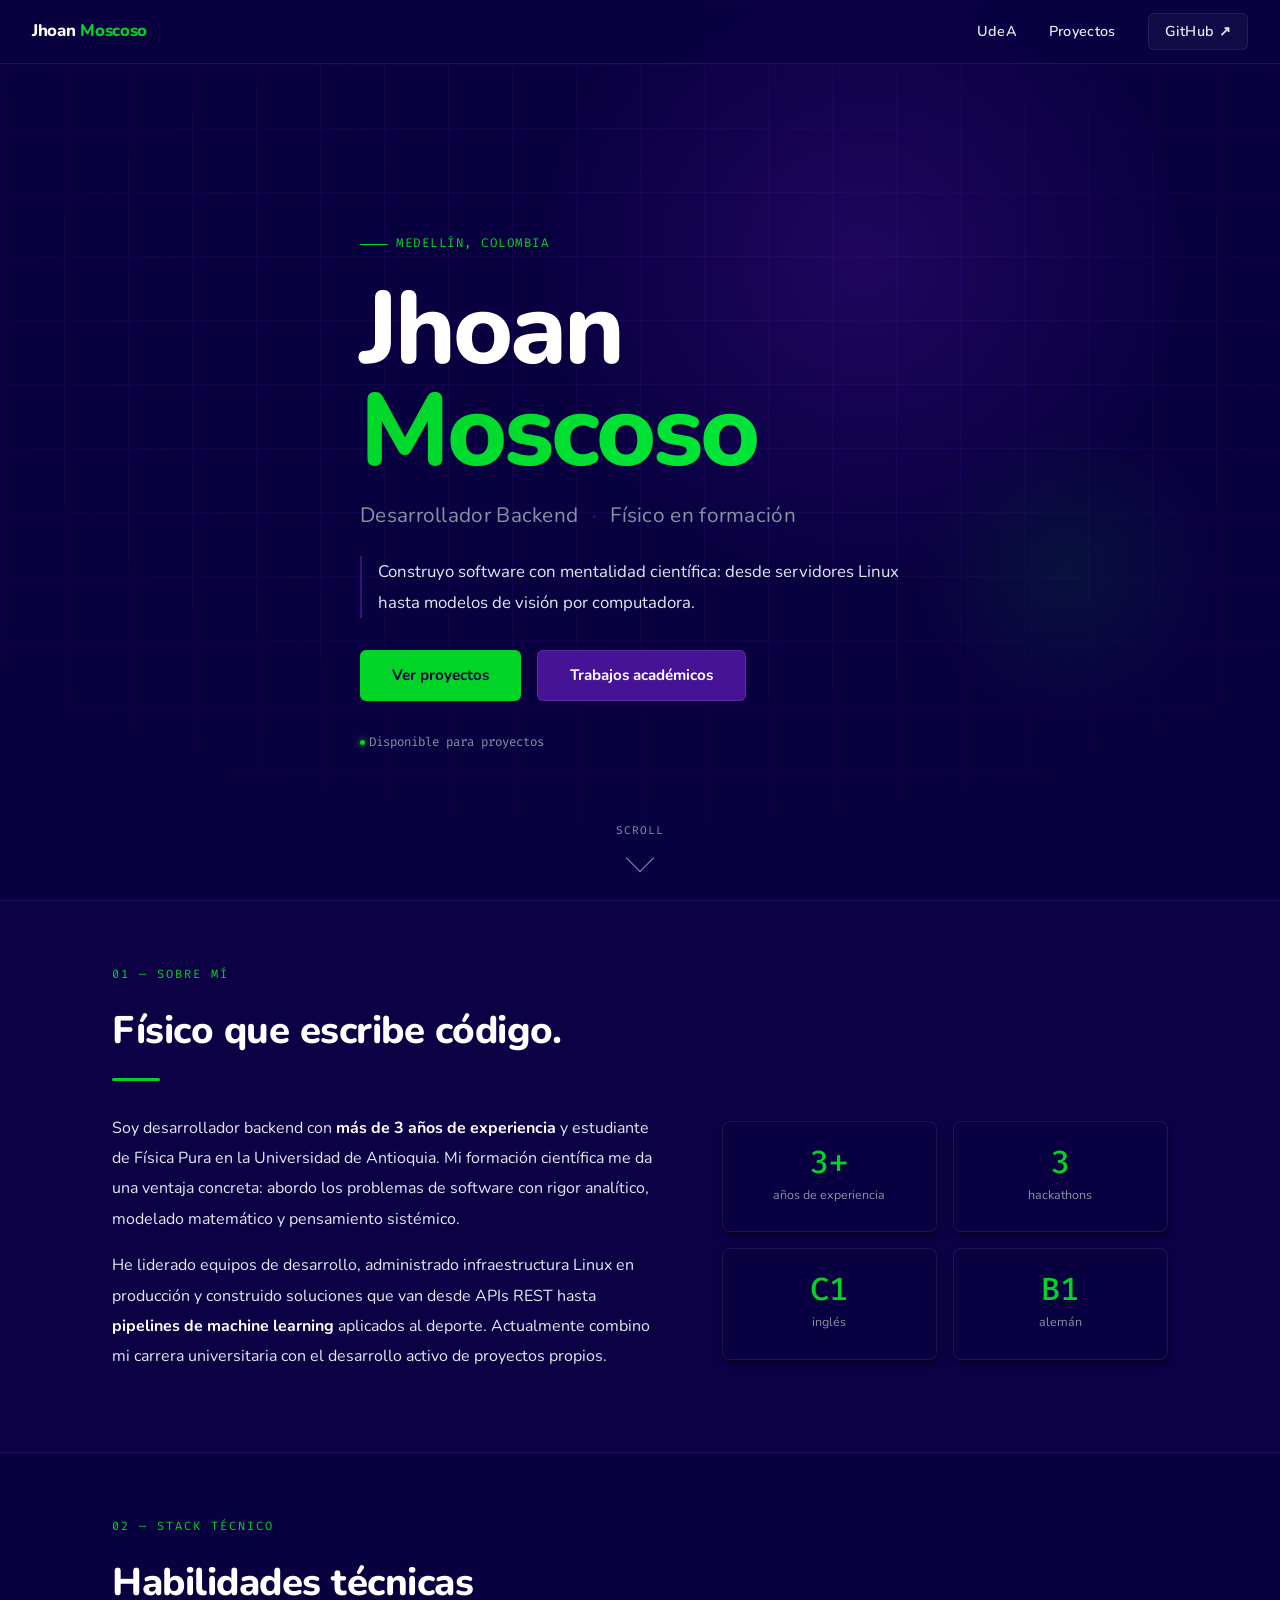
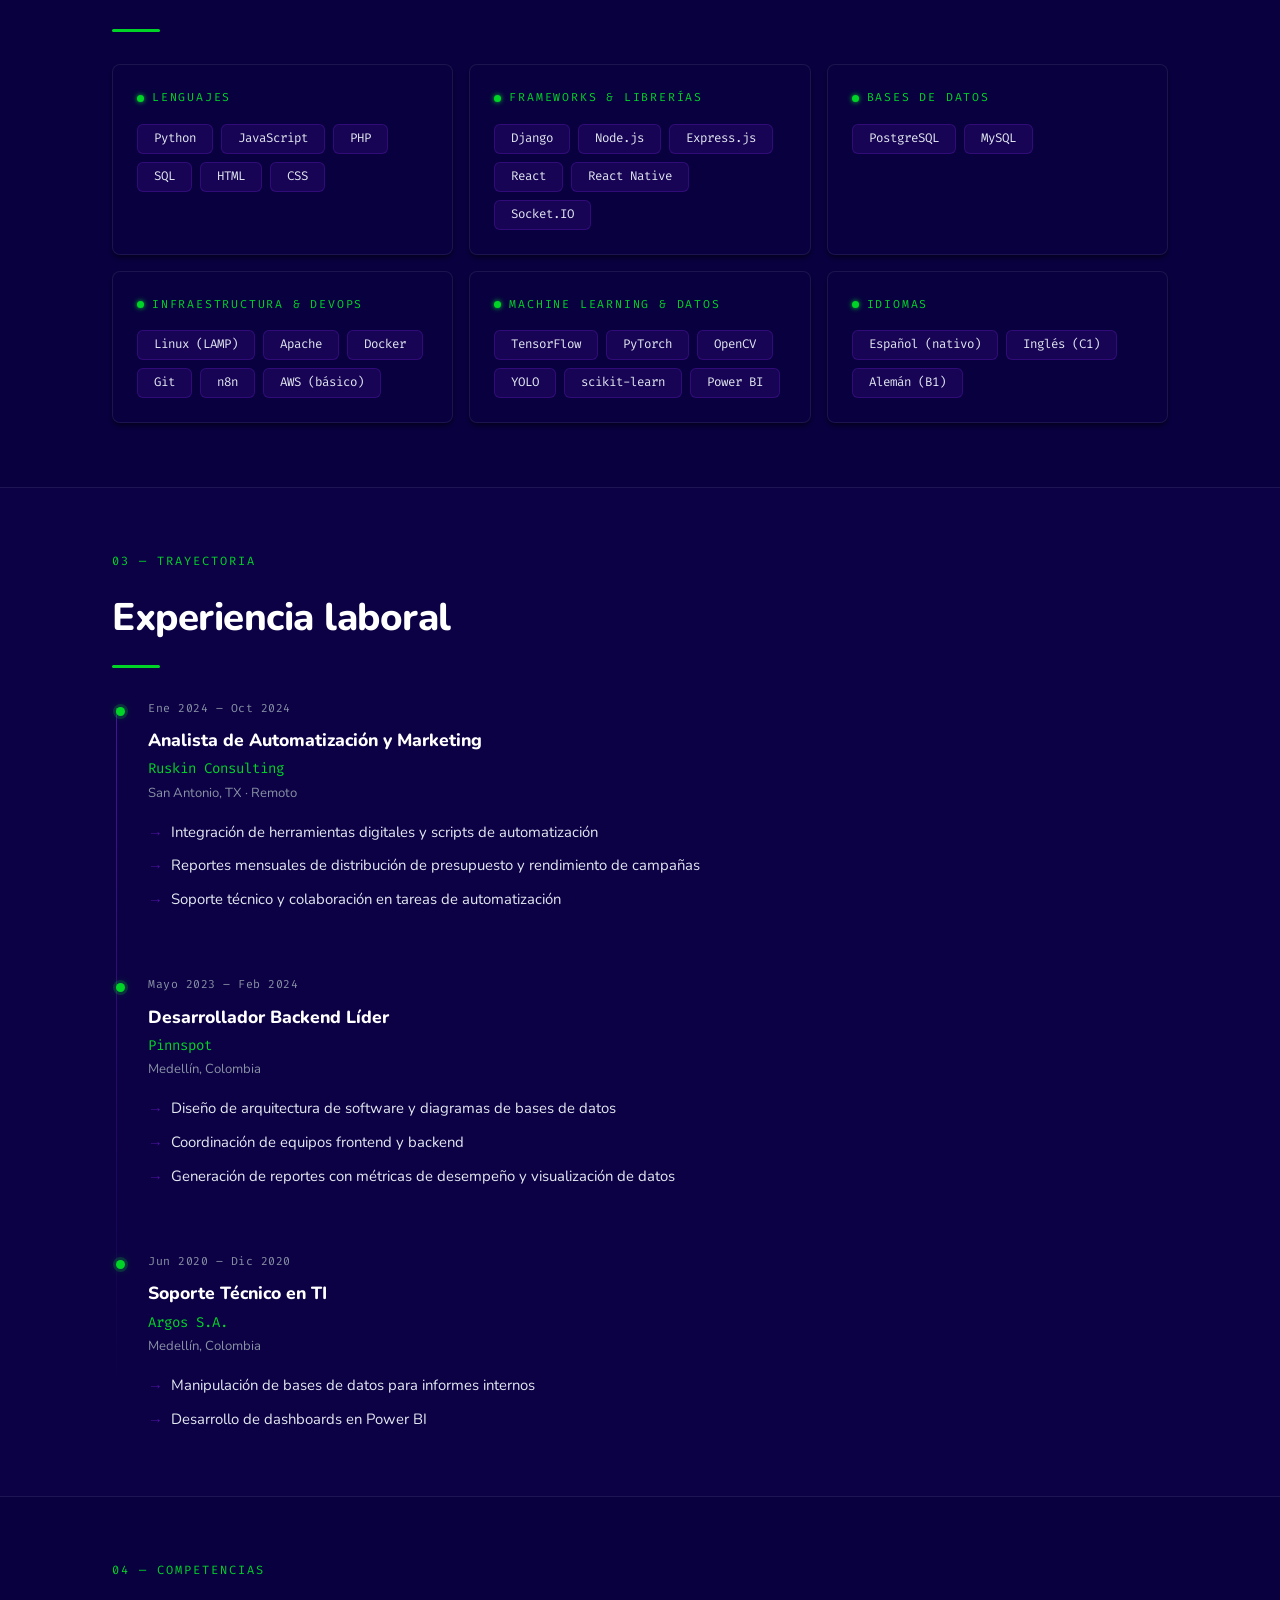
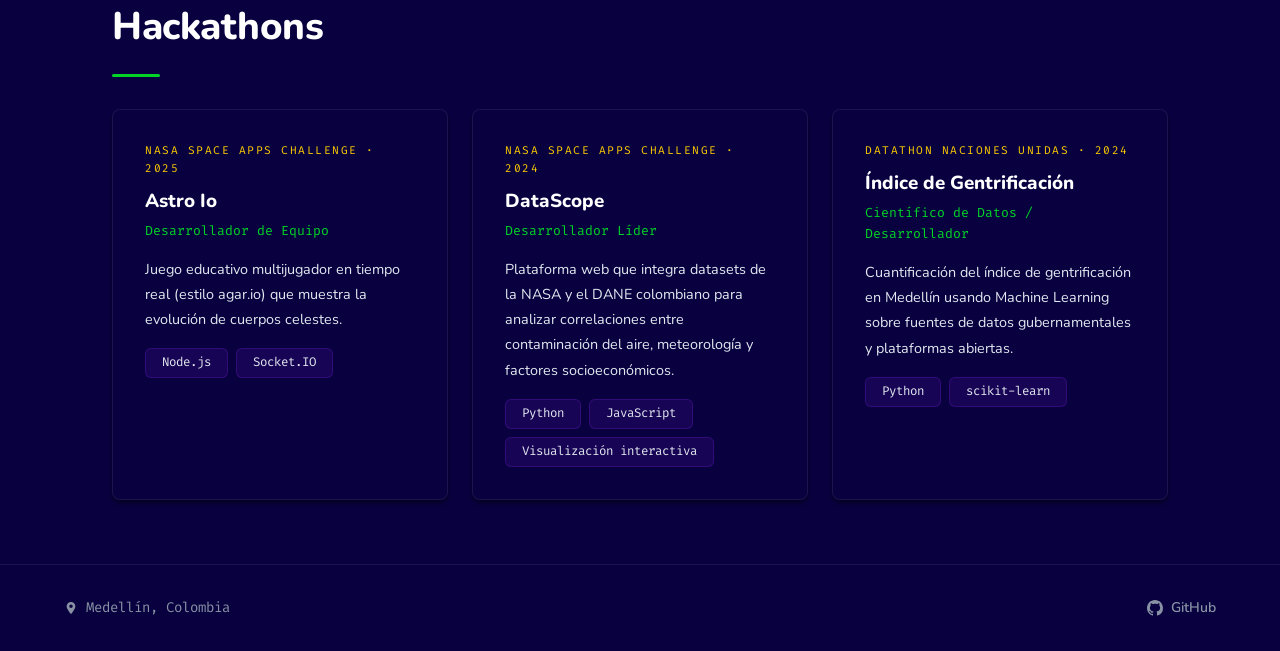
==== index.html @ 715d8338 "Initial commit" ====
<!DOCTYPE html>
<html lang="es">
<head>
  <meta charset="UTF-8">
  <meta name="viewport" content="width=device-width, initial-scale=1.0">
  <meta name="description" content="Jhoan Moscoso — Desarrollador Backend y Físico en formación. Medellín, Colombia.">
  <title>Jhoan Moscoso — Desarrollador Backend & Físico</title>
  <link rel="preconnect" href="https://fonts.googleapis.com">
  <link rel="preconnect" href="https://fonts.gstatic.com" crossorigin>
  <link href="https://fonts.googleapis.com/css2?family=Nunito:wght@400;600;700;800&family=Fira+Code:wght@400;500&display=swap" rel="stylesheet">
  <link rel="stylesheet" href="assets/css/main.css">
  <link rel="stylesheet" href="assets/css/index.css">
</head>
<body>

<!-- ═══════════ NAV ═══════════ -->
<nav class="nav">
  <a href="index.html" class="nav-logo">Jhoan <span>Moscoso</span></a>
  <ul class="nav-links">
    <li><a href="udea/index.html">UdeA</a></li>
    <li><a href="proyectos/index.html">Proyectos</a></li>
    <li>
      <a href="https://github.com/ginkgo-dev" target="_blank" rel="noopener noreferrer" class="nav-ext">
        GitHub ↗
      </a>
    </li>
  </ul>
</nav>

<!-- ═══════════ HERO ═══════════ -->
<section class="hero" id="inicio">
  <div class="hero-glow" aria-hidden="true"></div>
  <div class="hero-glow-accent" aria-hidden="true"></div>

  <div class="container">
    <div class="hero-content">
      <span class="hero-eyebrow">Medellín, Colombia</span>

      <h1 class="hero-name">
        Jhoan<br>
        <span class="name-accent">Moscoso</span>
      </h1>

      <p class="hero-title">
        Desarrollador Backend
        <span class="sep">·</span>
        Físico en formación
      </p>

      <p class="hero-tagline">
        Construyo software con mentalidad científica: desde servidores Linux
        hasta modelos de visión por computadora.
      </p>

      <div class="hero-actions">
        <a href="proyectos/index.html" class="btn btn-primary">Ver proyectos</a>
        <a href="udea/index.html" class="btn btn-secondary">Trabajos académicos</a>
      </div>

      <div class="hero-meta">
        <span class="hero-meta-item">
          <span class="hero-meta-dot" aria-hidden="true"></span>
          Disponible para proyectos
        </span>
      </div>
    </div>
  </div>

  <div class="scroll-indicator" aria-hidden="true">
    <span>scroll</span>
    <span class="scroll-arrow"></span>
  </div>
</section>


<!-- ═══════════ SOBRE MÍ ═══════════ -->
<section class="about section" id="sobre-mi">
  <div class="container">
    <p class="section-label">01 — Sobre mí</p>
    <h2 class="section-title">Físico que escribe código.</h2>
    <div class="section-divider"></div>

    <div class="about-grid">
      <div class="about-text">
        <p class="fade-in-up">
          Soy desarrollador backend con <strong>más de 3 años de experiencia</strong> y estudiante de
          Física Pura en la Universidad de Antioquia. Mi formación científica me da
          una ventaja concreta: abordo los problemas de software con rigor analítico,
          modelado matemático y pensamiento sistémico.
        </p>
        <p class="fade-in-up">
          He liderado equipos de desarrollo, administrado infraestructura Linux en
          producción y construido soluciones que van desde APIs REST hasta
          <strong>pipelines de machine learning</strong> aplicados al deporte. Actualmente combino
          mi carrera universitaria con el desarrollo activo de proyectos propios.
        </p>
      </div>

      <div class="about-stats">
        <div class="stat-card fade-in-up">
          <span class="stat-number">3+</span>
          <span class="stat-label">años de experiencia</span>
        </div>
        <div class="stat-card fade-in-up">
          <span class="stat-number">3</span>
          <span class="stat-label">hackathons</span>
        </div>
        <div class="stat-card fade-in-up">
          <span class="stat-number">C1</span>
          <span class="stat-label">inglés</span>
        </div>
        <div class="stat-card fade-in-up">
          <span class="stat-number">B1</span>
          <span class="stat-label">alemán</span>
        </div>
      </div>
    </div>
  </div>
</section>


<!-- ═══════════ HABILIDADES ═══════════ -->
<section class="section" id="habilidades">
  <div class="container">
    <p class="section-label">02 — Stack técnico</p>
    <h2 class="section-title">Habilidades técnicas</h2>
    <div class="section-divider"></div>

    <div class="skills-grid">
      <div class="skill-group fade-in-up">
        <div class="skill-group-label">Lenguajes</div>
        <div class="tags-list">
          <span class="tag">Python</span>
          <span class="tag">JavaScript</span>
          <span class="tag">PHP</span>
          <span class="tag">SQL</span>
          <span class="tag">HTML</span>
          <span class="tag">CSS</span>
        </div>
      </div>

      <div class="skill-group fade-in-up">
        <div class="skill-group-label">Frameworks &amp; Librerías</div>
        <div class="tags-list">
          <span class="tag">Django</span>
          <span class="tag">Node.js</span>
          <span class="tag">Express.js</span>
          <span class="tag">React</span>
          <span class="tag">React Native</span>
          <span class="tag">Socket.IO</span>
        </div>
      </div>

      <div class="skill-group fade-in-up">
        <div class="skill-group-label">Bases de Datos</div>
        <div class="tags-list">
          <span class="tag">PostgreSQL</span>
          <span class="tag">MySQL</span>
        </div>
      </div>

      <div class="skill-group fade-in-up">
        <div class="skill-group-label">Infraestructura &amp; DevOps</div>
        <div class="tags-list">
          <span class="tag">Linux (LAMP)</span>
          <span class="tag">Apache</span>
          <span class="tag">Docker</span>
          <span class="tag">Git</span>
          <span class="tag">n8n</span>
          <span class="tag">AWS (básico)</span>
        </div>
      </div>

      <div class="skill-group fade-in-up">
        <div class="skill-group-label">Machine Learning &amp; Datos</div>
        <div class="tags-list">
          <span class="tag">TensorFlow</span>
          <span class="tag">PyTorch</span>
          <span class="tag">OpenCV</span>
          <span class="tag">YOLO</span>
          <span class="tag">scikit-learn</span>
          <span class="tag">Power BI</span>
        </div>
      </div>

      <div class="skill-group fade-in-up">
        <div class="skill-group-label">Idiomas</div>
        <div class="tags-list">
          <span class="tag">Español (nativo)</span>
          <span class="tag">Inglés (C1)</span>
          <span class="tag">Alemán (B1)</span>
        </div>
      </div>
    </div>
  </div>
</section>


<!-- ═══════════ EXPERIENCIA ═══════════ -->
<section class="experience section" id="experiencia">
  <div class="container">
    <p class="section-label">03 — Trayectoria</p>
    <h2 class="section-title">Experiencia laboral</h2>
    <div class="section-divider"></div>

    <div class="timeline">

      <div class="timeline-item fade-in-up">
        <div class="timeline-dot" aria-hidden="true"></div>
        <div class="timeline-period">Ene 2024 – Oct 2024</div>
        <div class="timeline-role">Analista de Automatización y Marketing</div>
        <div class="timeline-company">Ruskin Consulting</div>
        <div class="timeline-location">San Antonio, TX · Remoto</div>
        <div class="timeline-body">
          <ul>
            <li>Integración de herramientas digitales y scripts de automatización</li>
            <li>Reportes mensuales de distribución de presupuesto y rendimiento de campañas</li>
            <li>Soporte técnico y colaboración en tareas de automatización</li>
          </ul>
        </div>
      </div>

      <div class="timeline-item fade-in-up">
        <div class="timeline-dot" aria-hidden="true"></div>
        <div class="timeline-period">Mayo 2023 – Feb 2024</div>
        <div class="timeline-role">Desarrollador Backend Líder</div>
        <div class="timeline-company">Pinnspot</div>
        <div class="timeline-location">Medellín, Colombia</div>
        <div class="timeline-body">
          <ul>
            <li>Diseño de arquitectura de software y diagramas de bases de datos</li>
            <li>Coordinación de equipos frontend y backend</li>
            <li>Generación de reportes con métricas de desempeño y visualización de datos</li>
          </ul>
        </div>
      </div>

      <div class="timeline-item fade-in-up">
        <div class="timeline-dot" aria-hidden="true"></div>
        <div class="timeline-period">Jun 2020 – Dic 2020</div>
        <div class="timeline-role">Soporte Técnico en TI</div>
        <div class="timeline-company">Argos S.A.</div>
        <div class="timeline-location">Medellín, Colombia</div>
        <div class="timeline-body">
          <ul>
            <li>Manipulación de bases de datos para informes internos</li>
            <li>Desarrollo de dashboards en Power BI</li>
          </ul>
        </div>
      </div>

    </div>
  </div>
</section>


<!-- ═══════════ HACKATHONS ═══════════ -->
<section class="section" id="hackathons">
  <div class="container">
    <p class="section-label">04 — Competencias</p>
    <h2 class="section-title">Hackathons</h2>
    <div class="section-divider"></div>

    <div class="hackathons-grid">

      <article class="hackathon-card fade-in-up">
        <div class="hackathon-event">NASA Space Apps Challenge · 2025</div>
        <h3 class="hackathon-title">Astro Io</h3>
        <div class="hackathon-role">Desarrollador de Equipo</div>
        <p class="hackathon-desc">
          Juego educativo multijugador en tiempo real (estilo agar.io) que muestra
          la evolución de cuerpos celestes.
        </p>
        <div class="hackathon-stack">
          <span class="tag">Node.js</span>
          <span class="tag">Socket.IO</span>
        </div>
      </article>

      <article class="hackathon-card fade-in-up">
        <div class="hackathon-event">NASA Space Apps Challenge · 2024</div>
        <h3 class="hackathon-title">DataScope</h3>
        <div class="hackathon-role">Desarrollador Líder</div>
        <p class="hackathon-desc">
          Plataforma web que integra datasets de la NASA y el DANE colombiano para
          analizar correlaciones entre contaminación del aire, meteorología y factores
          socioeconómicos.
        </p>
        <div class="hackathon-stack">
          <span class="tag">Python</span>
          <span class="tag">JavaScript</span>
          <span class="tag">Visualización interactiva</span>
        </div>
      </article>

      <article class="hackathon-card fade-in-up">
        <div class="hackathon-event">Datathon Naciones Unidas · 2024</div>
        <h3 class="hackathon-title">Índice de Gentrificación</h3>
        <div class="hackathon-role">Científico de Datos / Desarrollador</div>
        <p class="hackathon-desc">
          Cuantificación del índice de gentrificación en Medellín usando Machine
          Learning sobre fuentes de datos gubernamentales y plataformas abiertas.
        </p>
        <div class="hackathon-stack">
          <span class="tag">Python</span>
          <span class="tag">scikit-learn</span>
        </div>
      </article>

    </div>
  </div>
</section>


<!-- ═══════════ FOOTER ═══════════ -->
<footer class="footer">
  <div class="footer-location">
    <svg viewBox="0 0 16 16" fill="currentColor" aria-hidden="true">
      <path d="M8 1a5 5 0 0 0-5 5c0 3.5 5 9 5 9s5-5.5 5-9a5 5 0 0 0-5-5zm0 7a2 2 0 1 1 0-4 2 2 0 0 1 0 4z"/>
    </svg>
    <span>Medellín, Colombia</span>
  </div>
  <div class="footer-links">
    <a href="https://github.com/ginkgo-dev" target="_blank" rel="noopener noreferrer">
      <svg viewBox="0 0 16 16" fill="currentColor" aria-hidden="true">
        <path d="M8 0C3.58 0 0 3.58 0 8c0 3.54 2.29 6.53 5.47 7.59.4.07.55-.17.55-.38 0-.19-.01-.82-.01-1.49-2.01.37-2.53-.49-2.69-.94-.09-.23-.48-.94-.82-1.13-.28-.15-.68-.52-.01-.53.63-.01 1.08.58 1.23.82.72 1.21 1.87.87 2.33.66.07-.52.28-.87.51-1.07-1.78-.2-3.64-.89-3.64-3.95 0-.87.31-1.59.82-2.15-.08-.2-.36-1.02.08-2.12 0 0 .67-.21 2.2.82.64-.18 1.32-.27 2-.27.68 0 1.36.09 2 .27 1.53-1.04 2.2-.82 2.2-.82.44 1.1.16 1.92.08 2.12.51.56.82 1.27.82 2.15 0 3.07-1.87 3.75-3.65 3.95.29.25.54.73.54 1.48 0 1.07-.01 1.93-.01 2.2 0 .21.15.46.55.38A8.013 8.013 0 0 0 16 8c0-4.42-3.58-8-8-8z"/>
      </svg>
      GitHub
    </a>
  </div>
</footer>

<script src="assets/js/nav.js"></script>
</body>
</html>
---- assets/css/main.css ----
/* ============================================================
   GLOBAL — variables, reset, nav, footer, shared utilities
============================================================ */

@import url('https://fonts.googleapis.com/css2?family=Nunito:wght@400;600;700;800&family=Fira+Code:wght@400;500&display=swap');

/* ── Reset ── */
*, *::before, *::after {
  box-sizing: border-box;
  margin: 0;
  padding: 0;
}

/* ── Design tokens ── */
:root {
  --deep-twilight:  #090040;
  --indigo:         #471396;
  --lime-green:     #00d527;
  --amber:          #ffcc00;
  --white:          #ffffff;
  --light-gray:     #e2e8f0;
  --dim:            #8892a4;

  --glass-bg:       rgba(9, 0, 64, 0.60);
  --glass-border:   rgba(255, 255, 255, 0.08);

  --font-primary:   'Nunito', sans-serif;
  --font-mono:      'Fira Code', monospace;

  --space-xs:  4px;
  --space-s:   8px;
  --space-m:  16px;
  --space-l:  24px;
  --space-xl: 32px;
  --space-xxl:64px;

  --r-sm: 6px;
  --r-md: 8px;

  --shadow-1: 0 4px 6px -1px rgba(0,0,0,.40), 0 2px 4px -1px rgba(0,0,0,.30);
  --shadow-2: 0 10px 15px -3px rgba(0,0,0,.60), 0 4px 6px -2px rgba(0,0,0,.40);
}

/* ── Base ── */
html { scroll-behavior: smooth; }

body {
  background-color: var(--deep-twilight);
  color: var(--light-gray);
  font-family: var(--font-primary);
  font-size: 16px;
  line-height: 1.6;
  min-height: 100vh;
  overflow-x: hidden;
}

/* ── Navigation ── */
.nav {
  position: fixed;
  top: 0;
  left: 0;
  right: 0;
  z-index: 200;
  height: 64px;
  display: flex;
  align-items: center;
  justify-content: space-between;
  padding: 0 var(--space-xl);
  background: var(--glass-bg);
  backdrop-filter: blur(16px);
  -webkit-backdrop-filter: blur(16px);
  border-bottom: 1px solid var(--glass-border);
  transition: background 0.3s;
}

.nav-logo {
  font-family: var(--font-primary);
  font-weight: 800;
  font-size: 1.05rem;
  color: var(--white);
  text-decoration: none;
  letter-spacing: -0.3px;
}
.nav-logo span { color: var(--lime-green); }

.nav-links {
  display: flex;
  align-items: center;
  gap: var(--space-xl);
  list-style: none;
}

.nav-links a {
  font-family: var(--font-primary);
  font-weight: 600;
  font-size: 0.9rem;
  color: var(--light-gray);
  text-decoration: none;
  letter-spacing: 0.3px;
  transition: color 0.2s;
}
.nav-links a:hover,
.nav-links a.active { color: var(--lime-green); }

.nav-links .nav-ext {
  display: flex;
  align-items: center;
  gap: var(--space-xs);
  padding: 6px var(--space-m);
  border: 1px solid var(--glass-border);
  border-radius: var(--r-sm);
  background: rgba(255,255,255,.04);
  transition: all 0.2s;
}
.nav-links .nav-ext:hover {
  background: rgba(0,213,39,.10);
  border-color: var(--lime-green);
  color: var(--lime-green);
}

/* ── Buttons ── */
.btn {
  display: inline-flex;
  align-items: center;
  gap: var(--space-s);
  padding: 12px var(--space-xl);
  border-radius: var(--r-sm);
  font-family: var(--font-primary);
  font-weight: 700;
  font-size: 0.95rem;
  cursor: pointer;
  text-decoration: none;
  border: none;
  outline: none;
  transition: all 0.2s;
}

.btn-primary {
  background-color: var(--lime-green);
  color: var(--deep-twilight);
}
.btn-primary:hover {
  background-color: #00b320;
  transform: translateY(-2px);
  box-shadow: var(--shadow-1);
}
.btn-primary:active {
  background-color: #00911a;
  transform: scale(0.98);
}
.btn-primary:focus {
  outline: 2px solid var(--white);
  outline-offset: 2px;
}
.btn-primary:disabled {
  background-color: var(--lime-green);
  opacity: 0.4;
  cursor: not-allowed;
}

.btn-secondary {
  background-color: var(--indigo);
  color: var(--white);
  border: 1px solid rgba(255,255,255,.10);
}
.btn-secondary:hover {
  background-color: #360e73;
  transform: translateY(-2px);
}
.btn-secondary:active { background-color: #270a54; transform: scale(0.98); }

.btn-outline {
  background: transparent;
  color: var(--lime-green);
  border: 1px solid var(--lime-green);
}
.btn-outline:hover { background: rgba(0,213,39,.10); }

/* ── Glass panel ── */
.panel-glass {
  background: var(--glass-bg);
  backdrop-filter: blur(12px);
  -webkit-backdrop-filter: blur(12px);
  border: 1px solid var(--glass-border);
  border-radius: var(--r-md);
}

/* ── Section typography ── */
.section-label {
  font-family: var(--font-mono);
  font-size: 0.75rem;
  color: var(--lime-green);
  text-transform: uppercase;
  letter-spacing: 2px;
  margin-bottom: var(--space-m);
}

.section-title {
  font-family: var(--font-primary);
  font-weight: 800;
  font-size: clamp(1.8rem, 3.5vw, 2.4rem);
  color: var(--white);
  letter-spacing: -0.5px;
}

.section-divider {
  width: 48px;
  height: 3px;
  background: var(--lime-green);
  border-radius: 2px;
  margin: var(--space-m) 0 var(--space-xl);
}

/* ── Tags / pills ── */
.tag {
  display: inline-block;
  padding: var(--space-xs) var(--space-m);
  background: rgba(71,19,150,.25);
  border: 1px solid rgba(71,19,150,.55);
  border-radius: var(--r-sm);
  font-family: var(--font-mono);
  font-size: 0.78rem;
  color: var(--light-gray);
  transition: all 0.2s;
}
.tag:hover {
  background: rgba(71,19,150,.45);
  border-color: var(--indigo);
  color: var(--white);
}

/* ── Status badges ── */
.badge {
  display: inline-flex;
  align-items: center;
  gap: var(--space-xs);
  padding: 3px 10px;
  border-radius: 20px;
  font-size: 0.72rem;
  font-weight: 700;
  font-family: var(--font-primary);
  letter-spacing: 0.3px;
}
.badge-active {
  background: rgba(0,213,39,.10);
  border: 1px solid var(--lime-green);
  color: var(--lime-green);
}
.badge-dev {
  background: rgba(255,204,0,.10);
  border: 1px solid var(--amber);
  color: var(--amber);
}
.badge-past {
  background: rgba(136,146,164,.10);
  border: 1px solid var(--dim);
  color: var(--dim);
}

/* ── Footer ── */
.footer {
  background: rgba(9,0,64,.85);
  backdrop-filter: blur(12px);
  border-top: 1px solid var(--glass-border);
  padding: var(--space-xl) var(--space-xxl);
  display: flex;
  align-items: center;
  justify-content: space-between;
  flex-wrap: wrap;
  gap: var(--space-m);
}

.footer-location {
  display: flex;
  align-items: center;
  gap: var(--space-s);
  color: var(--dim);
  font-size: 0.875rem;
  font-family: var(--font-mono);
}

.footer-location svg { width: 14px; height: 14px; flex-shrink: 0; }

.footer-links {
  display: flex;
  align-items: center;
  gap: var(--space-l);
}
.footer-links a {
  display: flex;
  align-items: center;
  gap: var(--space-s);
  color: var(--dim);
  text-decoration: none;
  font-size: 0.875rem;
  font-weight: 600;
  transition: color 0.2s;
}
.footer-links a:hover { color: var(--lime-green); }
.footer-links a svg { width: 16px; height: 16px; }

/* ── Layout utilities ── */
.container {
  max-width: 1120px;
  margin: 0 auto;
  padding: 0 var(--space-xl);
}

.section { padding: var(--space-xxl) 0; }

/* ── Scroll-triggered fade ── */
.fade-in-up {
  opacity: 0;
  transform: translateY(28px);
  transition: opacity 0.65s ease, transform 0.65s ease;
}
.fade-in-up.visible {
  opacity: 1;
  transform: translateY(0);
}

/* ── Custom scrollbar ── */
::-webkit-scrollbar { width: 6px; height: 6px; }
::-webkit-scrollbar-track { background: var(--deep-twilight); }
::-webkit-scrollbar-thumb { background: var(--indigo); border-radius: 3px; }
::-webkit-scrollbar-thumb:hover { background: #5a19b0; }

/* ── Responsive ── */
@media (max-width: 768px) {
  .nav { padding: 0 var(--space-m); }
  .nav-links { gap: var(--space-l); }
  .footer { padding: var(--space-xl) var(--space-m); flex-direction: column; align-items: flex-start; }
  .container { padding: 0 var(--space-m); }
  .btn { padding: 10px var(--space-l); font-size: 0.9rem; }
}

@media (max-width: 480px) {
  .nav-links { gap: var(--space-m); }
  .nav-links .nav-ext { display: none; }
}
---- assets/css/index.css ----
/* ============================================================
   LANDING PAGE — hero, about, skills, experience, hackathons
============================================================ */

/* ── Hero ── */
.hero {
  position: relative;
  min-height: 100vh;
  display: flex;
  align-items: center;
  overflow: hidden;
}

/* Animated grid background */
.hero::before {
  content: '';
  position: absolute;
  inset: 0;
  background-image:
    linear-gradient(rgba(71,19,150,.18) 1px, transparent 1px),
    linear-gradient(90deg, rgba(71,19,150,.18) 1px, transparent 1px);
  background-size: 64px 64px;
  mask-image: radial-gradient(ellipse 90% 70% at 50% 40%, black 30%, transparent 80%);
  -webkit-mask-image: radial-gradient(ellipse 90% 70% at 50% 40%, black 30%, transparent 80%);
  animation: gridDrift 20s linear infinite;
}

@keyframes gridDrift {
  0%   { background-position: 0 0; }
  100% { background-position: 64px 64px; }
}

/* Purple glow orb */
.hero-glow {
  position: absolute;
  top: -10%;
  left: 40%;
  width: 700px;
  height: 700px;
  background: radial-gradient(circle, rgba(71,19,150,.35) 0%, transparent 65%);
  pointer-events: none;
  animation: orbPulse 6s ease-in-out infinite alternate;
}

@keyframes orbPulse {
  0%   { opacity: .6; transform: scale(1); }
  100% { opacity: 1;  transform: scale(1.08); }
}

/* Secondary green accent glow */
.hero-glow-accent {
  position: absolute;
  bottom: 20%;
  right: 5%;
  width: 300px;
  height: 300px;
  background: radial-gradient(circle, rgba(0,213,39,.08) 0%, transparent 70%);
  pointer-events: none;
}

.hero-content {
  position: relative;
  z-index: 1;
  padding-top: 80px;
}

.hero-eyebrow {
  display: inline-flex;
  align-items: center;
  gap: var(--space-s);
  font-family: var(--font-mono);
  font-size: 0.78rem;
  color: var(--lime-green);
  letter-spacing: 1.5px;
  margin-bottom: var(--space-l);
  text-transform: uppercase;
}
.hero-eyebrow::before {
  content: '';
  display: inline-block;
  width: 28px;
  height: 1px;
  background: var(--lime-green);
}

.hero-name {
  font-family: var(--font-primary);
  font-weight: 800;
  font-size: clamp(3.5rem, 8vw, 6.5rem);
  color: var(--white);
  line-height: 1.00;
  letter-spacing: -3px;
  margin-bottom: var(--space-m);
}
.hero-name .name-accent {
  background: linear-gradient(135deg, var(--lime-green) 0%, #00e83a 100%);
  -webkit-background-clip: text;
  -webkit-text-fill-color: transparent;
  background-clip: text;
}

.hero-title {
  font-family: var(--font-primary);
  font-size: clamp(1rem, 2.2vw, 1.3rem);
  color: var(--dim);
  font-weight: 400;
  margin-bottom: var(--space-l);
  letter-spacing: 0.3px;
}
.hero-title .sep {
  color: var(--indigo);
  margin: 0 var(--space-s);
}

.hero-tagline {
  font-size: 1.05rem;
  color: var(--light-gray);
  max-width: 560px;
  margin-bottom: var(--space-xl);
  line-height: 1.85;
  border-left: 2px solid rgba(71,19,150,.8);
  padding-left: var(--space-m);
}

.hero-actions {
  display: flex;
  gap: var(--space-m);
  flex-wrap: wrap;
  margin-bottom: var(--space-xl);
}

.hero-meta {
  display: flex;
  align-items: center;
  gap: var(--space-m);
  font-family: var(--font-mono);
  font-size: 0.78rem;
  color: var(--dim);
}
.hero-meta-item {
  display: flex;
  align-items: center;
  gap: var(--space-xs);
}
.hero-meta-dot {
  width: 5px;
  height: 5px;
  background: var(--lime-green);
  border-radius: 50%;
  box-shadow: 0 0 6px var(--lime-green);
  animation: blink 2.5s ease-in-out infinite;
}
@keyframes blink {
  0%, 100% { opacity: 1; }
  50% { opacity: .3; }
}

/* Scroll indicator */
.scroll-indicator {
  position: absolute;
  bottom: var(--space-xl);
  left: 50%;
  transform: translateX(-50%);
  display: flex;
  flex-direction: column;
  align-items: center;
  gap: var(--space-xs);
  color: var(--dim);
  font-family: var(--font-mono);
  font-size: 0.7rem;
  letter-spacing: 1px;
  text-transform: uppercase;
  animation: scrollBounce 2.2s ease-in-out infinite;
}
@keyframes scrollBounce {
  0%, 100% { transform: translateX(-50%) translateY(0); }
  50%       { transform: translateX(-50%) translateY(-8px); }
}
.scroll-arrow {
  width: 20px;
  height: 20px;
  border-right: 1.5px solid var(--dim);
  border-bottom: 1.5px solid var(--dim);
  transform: rotate(45deg);
  margin-top: var(--space-xs);
}

/* Hero entrance animations */
@keyframes fadeInUp {
  from { opacity: 0; transform: translateY(32px); }
  to   { opacity: 1; transform: translateY(0); }
}
.hero-eyebrow  { animation: fadeInUp .6s ease both; }
.hero-name     { animation: fadeInUp .6s ease .10s both; }
.hero-title    { animation: fadeInUp .6s ease .20s both; }
.hero-tagline  { animation: fadeInUp .6s ease .30s both; }
.hero-actions  { animation: fadeInUp .6s ease .40s both; }
.hero-meta     { animation: fadeInUp .6s ease .50s both; }


/* ── Sobre mí ── */
.about {
  background: rgba(71,19,150,.05);
  border-top: 1px solid var(--glass-border);
  border-bottom: 1px solid var(--glass-border);
}

.about-grid {
  display: grid;
  grid-template-columns: 1.1fr 0.9fr;
  gap: var(--space-xxl);
  align-items: start;
}

.about-text p {
  color: var(--light-gray);
  line-height: 1.9;
  margin-bottom: var(--space-m);
  font-size: 1rem;
}
.about-text strong { color: var(--white); }

.about-stats {
  display: grid;
  grid-template-columns: 1fr 1fr;
  gap: var(--space-m);
  margin-top: var(--space-s);
}

.stat-card {
  padding: var(--space-l);
  background: var(--glass-bg);
  backdrop-filter: blur(12px);
  -webkit-backdrop-filter: blur(12px);
  border: 1px solid var(--glass-border);
  border-radius: var(--r-md);
  text-align: center;
  box-shadow: var(--shadow-1);
  transition: transform 0.25s, box-shadow 0.25s, border-color 0.25s;
}
.stat-card:hover {
  transform: translateY(-5px);
  box-shadow: var(--shadow-2);
  border-color: rgba(71,19,150,.6);
}
.stat-number {
  display: block;
  font-family: var(--font-mono);
  font-size: 2rem;
  font-weight: 500;
  color: var(--lime-green);
  margin-bottom: var(--space-xs);
  line-height: 1;
}
.stat-label {
  font-size: 0.78rem;
  color: var(--dim);
  line-height: 1.3;
}


/* ── Habilidades ── */
.skills-grid {
  display: grid;
  grid-template-columns: repeat(auto-fit, minmax(280px, 1fr));
  gap: var(--space-m);
}

.skill-group {
  padding: var(--space-l);
  background: var(--glass-bg);
  backdrop-filter: blur(12px);
  -webkit-backdrop-filter: blur(12px);
  border: 1px solid var(--glass-border);
  border-radius: var(--r-md);
  box-shadow: var(--shadow-1);
  transition: border-color 0.25s, transform 0.25s;
}
.skill-group:hover {
  border-color: rgba(71,19,150,.65);
  transform: translateY(-3px);
}

.skill-group-label {
  font-family: var(--font-mono);
  font-size: 0.72rem;
  color: var(--lime-green);
  text-transform: uppercase;
  letter-spacing: 1.8px;
  margin-bottom: var(--space-m);
  display: flex;
  align-items: center;
  gap: var(--space-s);
}
.skill-group-label::before {
  content: '';
  display: inline-block;
  width: 7px;
  height: 7px;
  background: var(--lime-green);
  border-radius: 50%;
  box-shadow: 0 0 5px var(--lime-green);
}

.tags-list {
  display: flex;
  flex-wrap: wrap;
  gap: var(--space-s);
}


/* ── Experiencia / Timeline ── */
.experience {
  background: rgba(71,19,150,.05);
  border-top: 1px solid var(--glass-border);
  border-bottom: 1px solid var(--glass-border);
}

.timeline {
  position: relative;
  padding-left: 36px;
  max-width: 760px;
}
.timeline::before {
  content: '';
  position: absolute;
  left: 4px;
  top: 8px;
  bottom: 40px;
  width: 1px;
  background: linear-gradient(to bottom, var(--indigo) 0%, transparent 100%);
}

.timeline-item {
  position: relative;
  padding-bottom: var(--space-xxl);
}
.timeline-item:last-child { padding-bottom: 0; }

.timeline-dot {
  position: absolute;
  left: -32px;
  top: 7px;
  width: 9px;
  height: 9px;
  background: var(--lime-green);
  border-radius: 50%;
  box-shadow: 0 0 0 3px rgba(0,213,39,.20), 0 0 12px rgba(0,213,39,.30);
}

.timeline-period {
  font-family: var(--font-mono);
  font-size: 0.72rem;
  color: var(--dim);
  letter-spacing: 0.5px;
  margin-bottom: var(--space-s);
}

.timeline-role {
  font-weight: 800;
  font-size: 1.1rem;
  color: var(--white);
  margin-bottom: 4px;
}

.timeline-company {
  font-family: var(--font-mono);
  font-size: 0.88rem;
  color: var(--lime-green);
  margin-bottom: 2px;
}

.timeline-location {
  font-size: 0.82rem;
  color: var(--dim);
  margin-bottom: var(--space-m);
}

.timeline-body ul {
  list-style: none;
  display: flex;
  flex-direction: column;
  gap: var(--space-s);
}
.timeline-body li {
  display: flex;
  gap: var(--space-s);
  color: var(--light-gray);
  font-size: 0.93rem;
  line-height: 1.65;
}
.timeline-body li::before {
  content: '→';
  color: var(--indigo);
  flex-shrink: 0;
  font-weight: 700;
  margin-top: 1px;
}


/* ── Hackathons ── */
.hackathons-grid {
  display: grid;
  grid-template-columns: repeat(auto-fit, minmax(320px, 1fr));
  gap: var(--space-l);
}

.hackathon-card {
  position: relative;
  padding: var(--space-xl);
  background: var(--glass-bg);
  backdrop-filter: blur(12px);
  -webkit-backdrop-filter: blur(12px);
  border: 1px solid var(--glass-border);
  border-radius: var(--r-md);
  box-shadow: var(--shadow-1);
  overflow: hidden;
  transition: transform 0.3s, box-shadow 0.3s, border-color 0.3s;
}
.hackathon-card::before {
  content: '';
  position: absolute;
  top: 0; left: 0; right: 0;
  height: 2px;
  background: linear-gradient(90deg, var(--indigo), var(--lime-green));
  opacity: 0;
  transition: opacity 0.3s;
}
.hackathon-card:hover {
  transform: translateY(-7px);
  box-shadow: var(--shadow-2);
  border-color: rgba(71,19,150,.55);
}
.hackathon-card:hover::before { opacity: 1; }

.hackathon-event {
  font-family: var(--font-mono);
  font-size: 0.7rem;
  color: var(--amber);
  letter-spacing: 1.5px;
  text-transform: uppercase;
  margin-bottom: var(--space-s);
}

.hackathon-title {
  font-weight: 800;
  font-size: 1.18rem;
  color: var(--white);
  margin-bottom: 4px;
}

.hackathon-role {
  font-family: var(--font-mono);
  font-size: 0.82rem;
  color: var(--lime-green);
  margin-bottom: var(--space-m);
}

.hackathon-desc {
  color: var(--light-gray);
  font-size: 0.9rem;
  line-height: 1.75;
  margin-bottom: var(--space-m);
}

.hackathon-stack { display: flex; flex-wrap: wrap; gap: var(--space-s); }


/* ── Responsive ── */
@media (max-width: 900px) {
  .about-grid { grid-template-columns: 1fr; gap: var(--space-xl); }
  .about-stats { grid-template-columns: repeat(4, 1fr); }
}

@media (max-width: 640px) {
  .hero-name { letter-spacing: -2px; }
  .about-stats { grid-template-columns: 1fr 1fr; }
  .hackathons-grid { grid-template-columns: 1fr; }
  .hero-actions { flex-direction: column; }
  .hero-actions .btn { justify-content: center; }
}
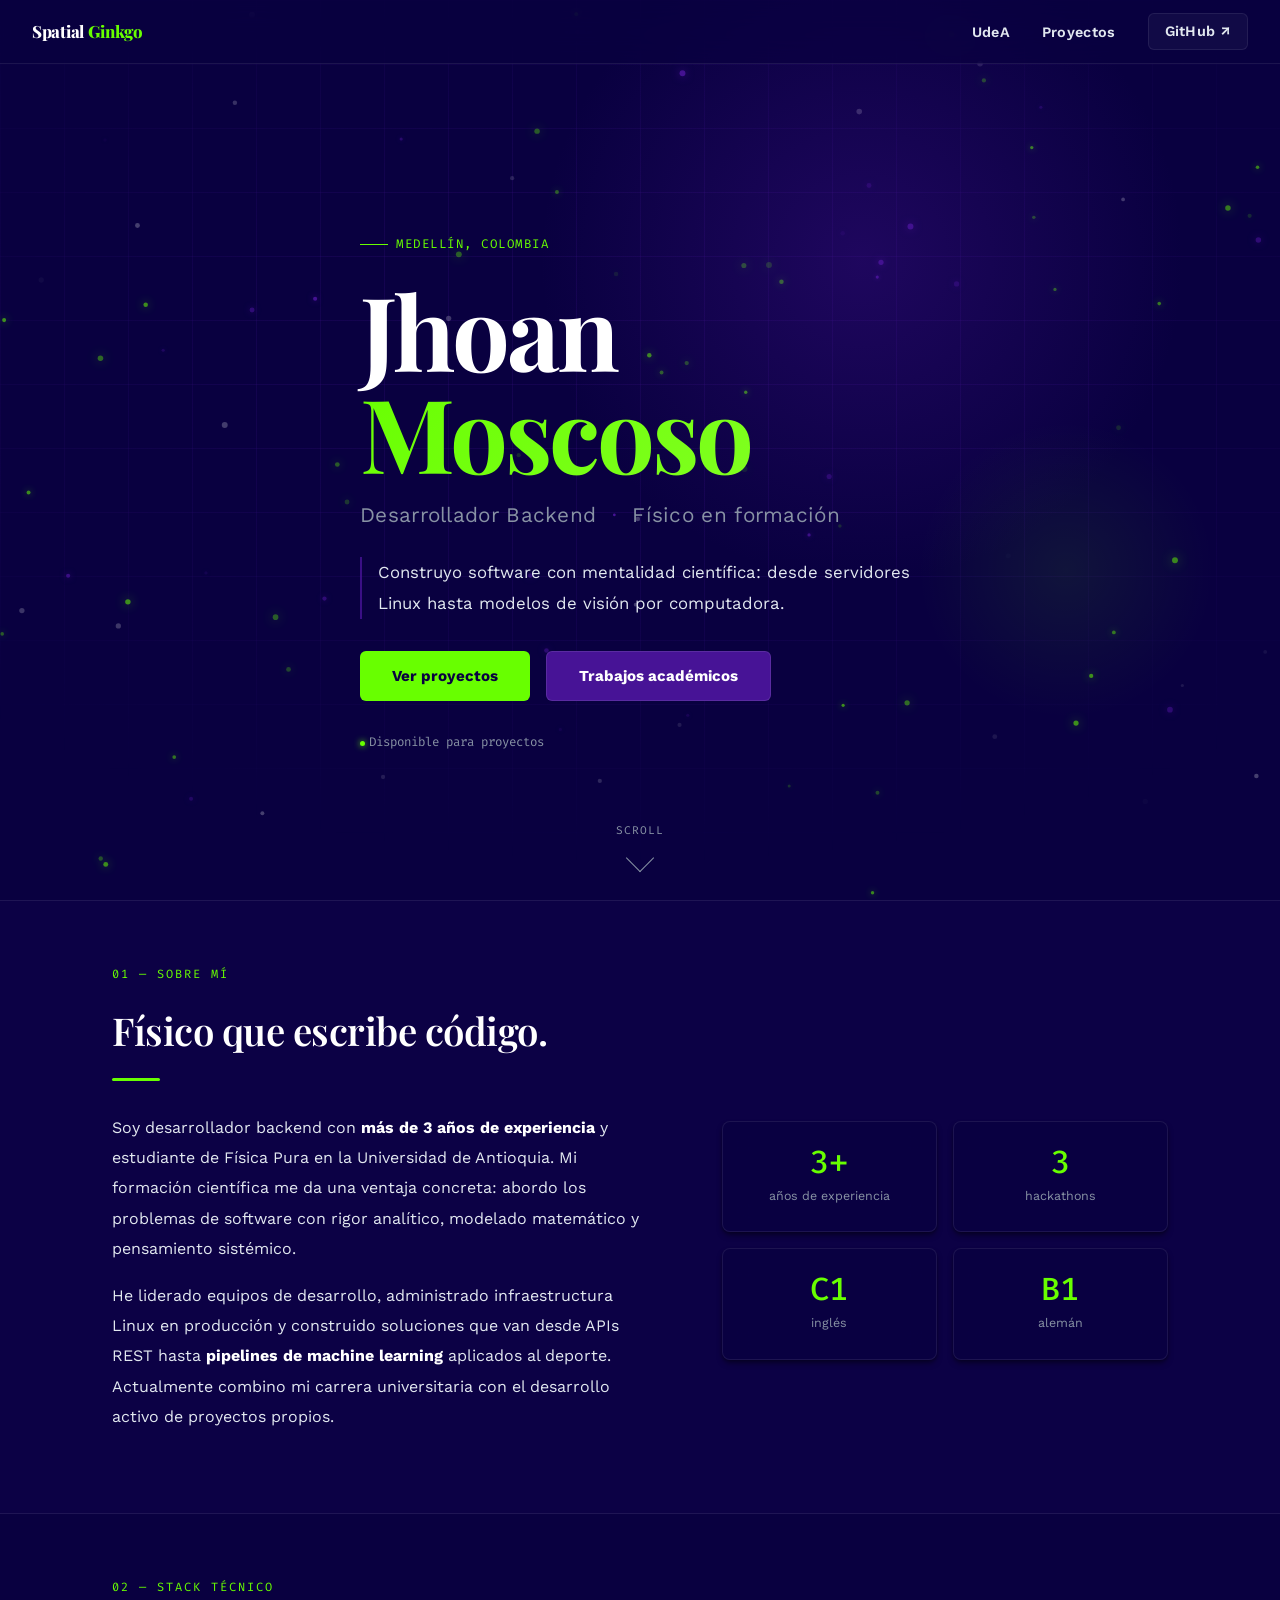
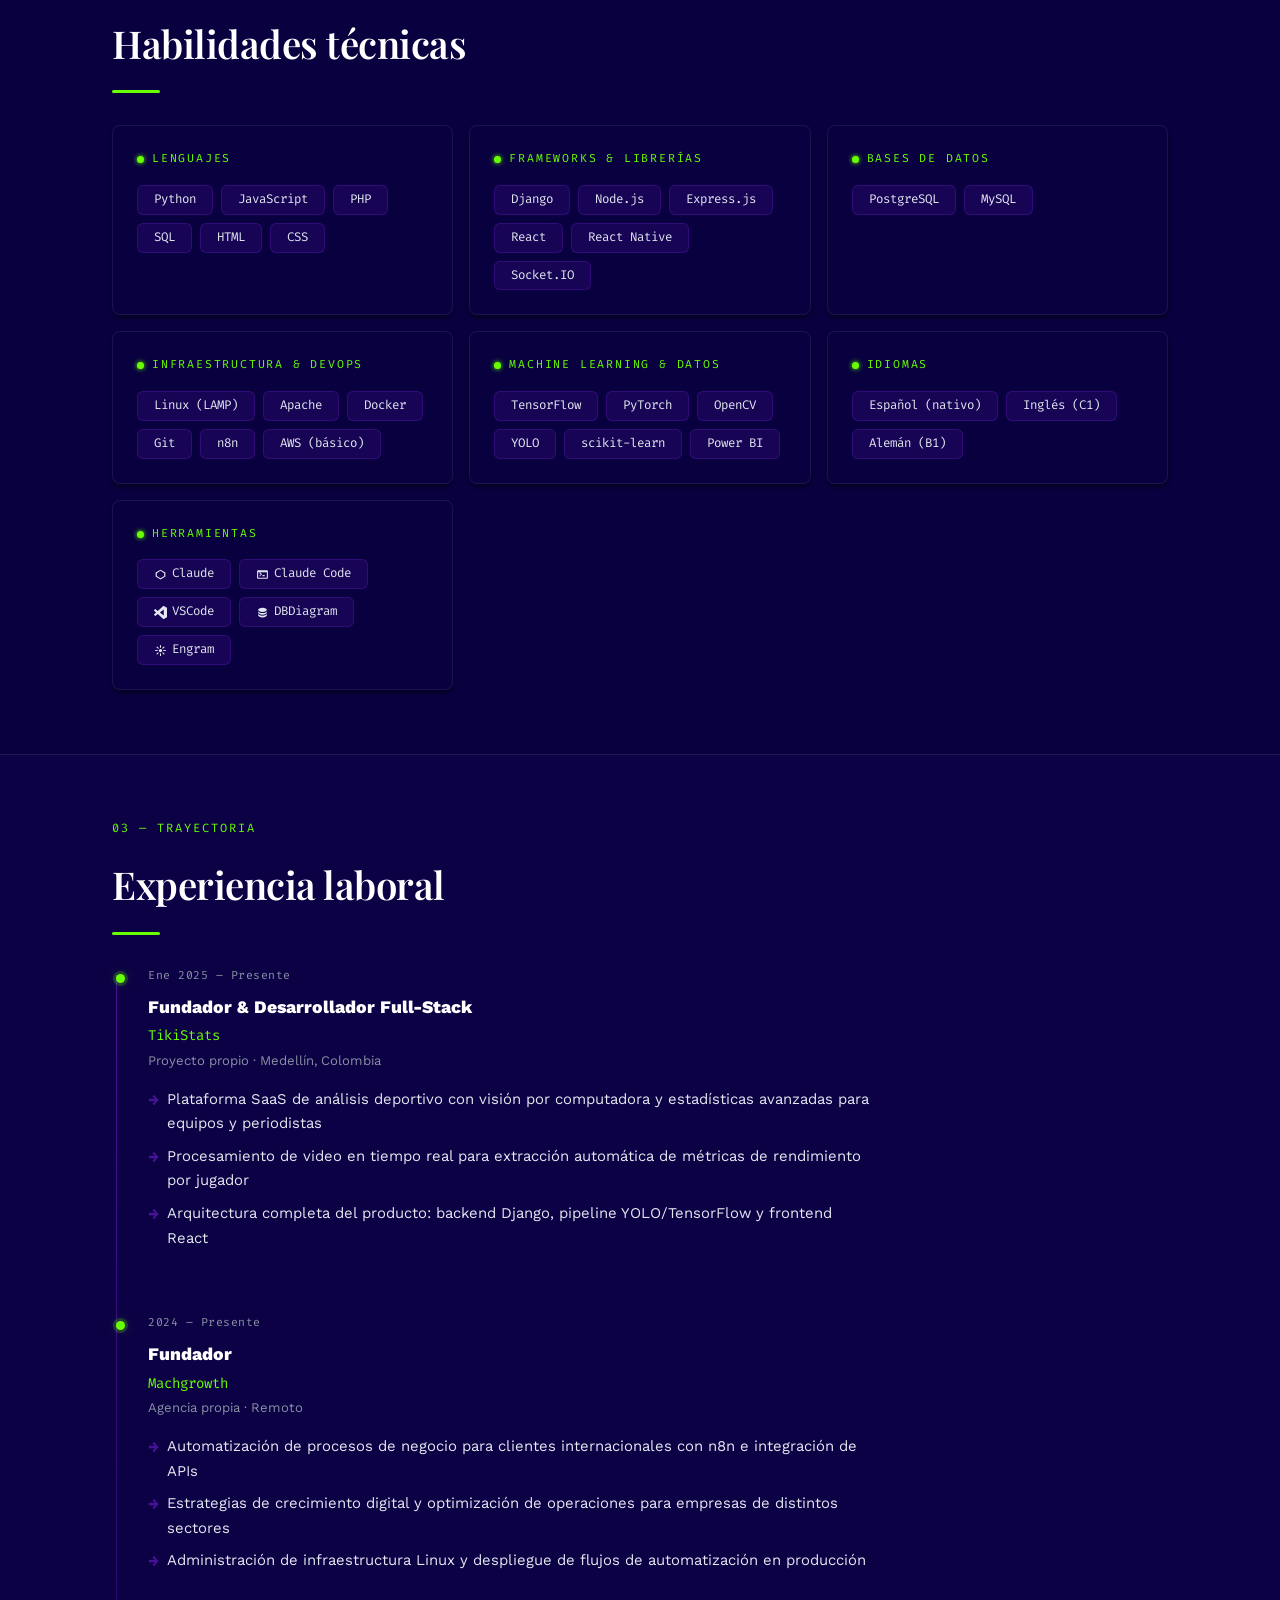
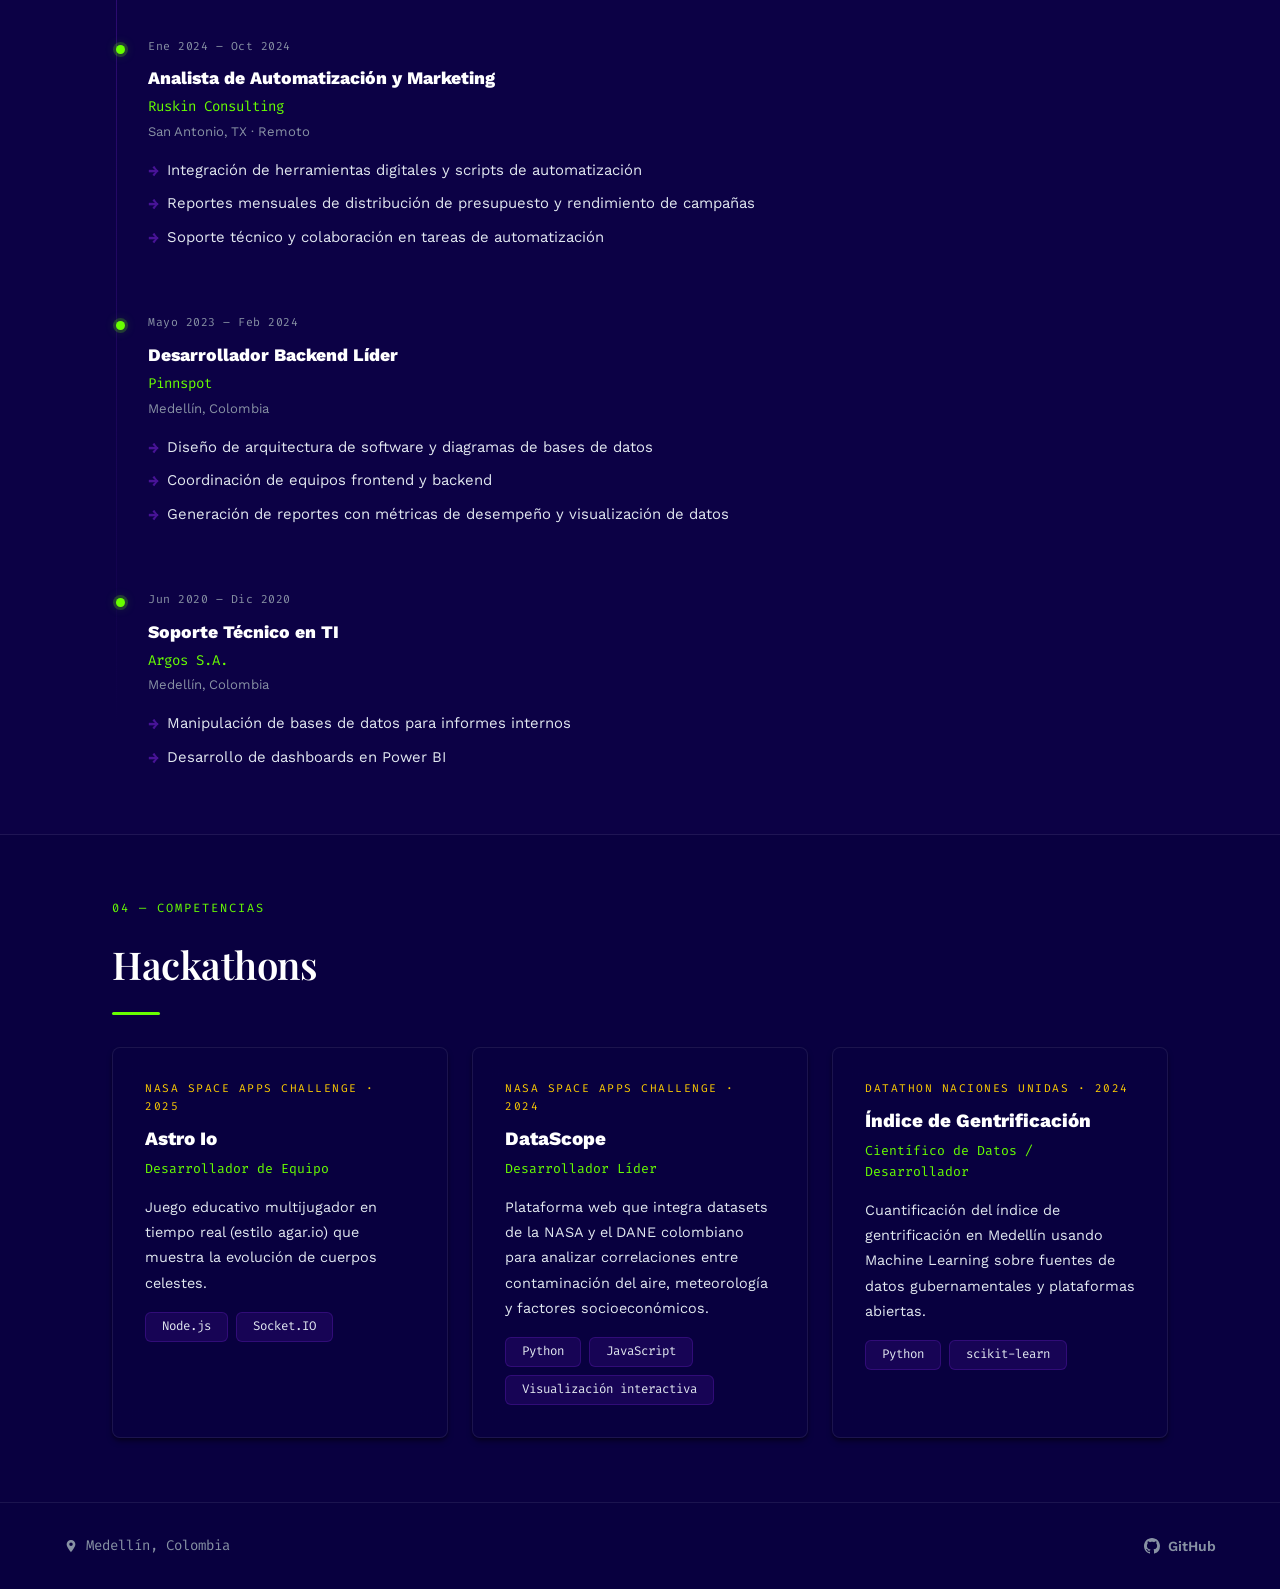
==== commit 9a200d18: "Ajustes de paleta de colores, fuentes, secciones de experiencia, herramientas, link de Github" ====
--- a/index.html
+++ b/index.html
@@ -7,7 +7,7 @@
   <title>Jhoan Moscoso — Desarrollador Backend & Físico</title>
   <link rel="preconnect" href="https://fonts.googleapis.com">
   <link rel="preconnect" href="https://fonts.gstatic.com" crossorigin>
-  <link href="https://fonts.googleapis.com/css2?family=Nunito:wght@400;600;700;800&family=Fira+Code:wght@400;500&display=swap" rel="stylesheet">
+  <link href="https://fonts.googleapis.com/css2?family=Playfair+Display:ital,wght@0,400;0,500;0,600;0,700;1,400&family=Work+Sans:wght@400;500;600&family=Fira+Code:wght@400;500&display=swap" rel="stylesheet">
   <link rel="stylesheet" href="assets/css/main.css">
   <link rel="stylesheet" href="assets/css/index.css">
 </head>
@@ -15,7 +15,7 @@
 
 <!-- ═══════════ NAV ═══════════ -->
 <nav class="nav">
-  <a href="index.html" class="nav-logo">Jhoan <span>Moscoso</span></a>
+  <a href="index.html" class="nav-logo">Spatial <span>Ginkgo</span></a>
   <ul class="nav-links">
     <li><a href="udea/index.html">UdeA</a></li>
     <li><a href="proyectos/index.html">Proyectos</a></li>
@@ -191,6 +191,32 @@
           <span class="tag">Alemán (B1)</span>
         </div>
       </div>
+
+      <div class="skill-group fade-in-up">
+        <div class="skill-group-label">Herramientas</div>
+        <div class="tags-list">
+          <span class="tag">
+            <svg width="13" height="13" viewBox="0 0 24 24" fill="currentColor" aria-hidden="true"><path d="M12 3L3 8.5v7L12 21l9-5.5v-7L12 3zm0 2.3l6.8 4.2v5.1L12 18.7l-6.8-4.1V9.5L12 5.3z"/></svg>
+            Claude
+          </span>
+          <span class="tag">
+            <svg width="13" height="13" viewBox="0 0 24 24" fill="currentColor" aria-hidden="true"><path d="M20 4H4c-1.1 0-2 .9-2 2v12c0 1.1.9 2 2 2h16c1.1 0 2-.9 2-2V6c0-1.1-.9-2-2-2zm0 14H4V8h16v10zM6 13.41L7.41 15l3.59-3.59-3.59-3.58L6 9.25 8.83 12 6 14.75 7.41 16.17zm6 1.59h4v-2h-4v2z"/></svg>
+            Claude Code
+          </span>
+          <span class="tag">
+            <svg width="13" height="13" viewBox="0 0 24 24" fill="currentColor" aria-hidden="true"><path d="M23.15 2.587L18.21.21a1.494 1.494 0 0 0-1.705.29l-9.46 8.63-4.12-3.128a.999.999 0 0 0-1.276.057L.327 7.261A1 1 0 0 0 .326 8.74L3.899 12 .326 15.26a1 1 0 0 0 .001 1.479L1.65 17.94a.999.999 0 0 0 1.276.057l4.12-3.128 9.46 8.63a1.492 1.492 0 0 0 1.704.29l4.942-2.377A1.5 1.5 0 0 0 24 19.88V4.12a1.5 1.5 0 0 0-.85-1.533zm-5.146 14.861L10.826 12l7.178-5.448v10.896z"/></svg>
+            VSCode
+          </span>
+          <span class="tag">
+            <svg width="13" height="13" viewBox="0 0 24 24" fill="currentColor" aria-hidden="true"><path d="M12 3C7.58 3 4 4.79 4 7s3.58 4 8 4 8-1.79 8-4-3.58-4-8-4zm-8 6v3c0 2.21 3.58 4 8 4s8-1.79 8-4v-3c0 2.21-3.58 4-8 4s-8-1.79-8-4zm0 5v3c0 2.21 3.58 4 8 4s8-1.79 8-4v-3c0 2.21-3.58 4-8 4s-8-1.79-8-4z"/></svg>
+            DBDiagram
+          </span>
+          <span class="tag">
+            <svg width="13" height="13" viewBox="0 0 24 24" fill="currentColor" aria-hidden="true"><circle cx="12" cy="12" r="3"/><path fill="none" stroke="currentColor" stroke-width="2" stroke-linecap="round" d="M12 3v3M12 18v3M3 12h3M18 12h3M5.6 5.6l2.1 2.1M16.3 16.3l2.1 2.1M5.6 18.4l2.1-2.1M16.3 7.7l2.1-2.1"/></svg>
+            Engram
+          </span>
+        </div>
+      </div>
     </div>
   </div>
 </section>
@@ -204,6 +230,36 @@
     <div class="section-divider"></div>
 
     <div class="timeline">
+
+      <div class="timeline-item fade-in-up">
+        <div class="timeline-dot" aria-hidden="true"></div>
+        <div class="timeline-period">Ene 2025 – Presente</div>
+        <div class="timeline-role">Fundador &amp; Desarrollador Full-Stack</div>
+        <div class="timeline-company">TikiStats</div>
+        <div class="timeline-location">Proyecto propio · Medellín, Colombia</div>
+        <div class="timeline-body">
+          <ul>
+            <li>Plataforma SaaS de análisis deportivo con visión por computadora y estadísticas avanzadas para equipos y periodistas</li>
+            <li>Procesamiento de video en tiempo real para extracción automática de métricas de rendimiento por jugador</li>
+            <li>Arquitectura completa del producto: backend Django, pipeline YOLO/TensorFlow y frontend React</li>
+          </ul>
+        </div>
+      </div>
+
+      <div class="timeline-item fade-in-up">
+        <div class="timeline-dot" aria-hidden="true"></div>
+        <div class="timeline-period">2024 – Presente</div>
+        <div class="timeline-role">Fundador</div>
+        <div class="timeline-company">Machgrowth</div>
+        <div class="timeline-location">Agencia propia · Remoto</div>
+        <div class="timeline-body">
+          <ul>
+            <li>Automatización de procesos de negocio para clientes internacionales con n8n e integración de APIs</li>
+            <li>Estrategias de crecimiento digital y optimización de operaciones para empresas de distintos sectores</li>
+            <li>Administración de infraestructura Linux y despliegue de flujos de automatización en producción</li>
+          </ul>
+        </div>
+      </div>
 
       <div class="timeline-item fade-in-up">
         <div class="timeline-dot" aria-hidden="true"></div>
@@ -330,6 +386,7 @@
   </div>
 </footer>
 
+<script src="assets/js/particles.js"></script>
 <script src="assets/js/nav.js"></script>
 </body>
 </html>
--- a/assets/css/main.css
+++ b/assets/css/main.css
@@ -2,7 +2,7 @@
    GLOBAL — variables, reset, nav, footer, shared utilities
 ============================================================ */
 
-@import url('https://fonts.googleapis.com/css2?family=Nunito:wght@400;600;700;800&family=Fira+Code:wght@400;500&display=swap');
+@import url('https://fonts.googleapis.com/css2?family=Playfair+Display:ital,wght@0,400;0,500;0,600;0,700;1,400&family=Work+Sans:wght@400;500;600&family=Fira+Code:wght@400;500&display=swap');
 
 /* ── Reset ── */
 *, *::before, *::after {
@@ -15,7 +15,7 @@
 :root {
   --deep-twilight:  #090040;
   --indigo:         #471396;
-  --lime-green:     #00d527;
+  --lime-green:     #68ff00;
   --amber:          #ffcc00;
   --white:          #ffffff;
   --light-gray:     #e2e8f0;
@@ -24,7 +24,8 @@
   --glass-bg:       rgba(9, 0, 64, 0.60);
   --glass-border:   rgba(255, 255, 255, 0.08);
 
-  --font-primary:   'Nunito', sans-serif;
+  --font-primary:   'Playfair Display', serif;
+  --font-body:      'Work Sans', sans-serif;
   --font-mono:      'Fira Code', monospace;
 
   --space-xs:  4px;
@@ -47,7 +48,7 @@
 body {
   background-color: var(--deep-twilight);
   color: var(--light-gray);
-  font-family: var(--font-primary);
+  font-family: var(--font-body);
   font-size: 16px;
   line-height: 1.6;
   min-height: 100vh;
@@ -91,7 +92,7 @@
 }
 
 .nav-links a {
-  font-family: var(--font-primary);
+  font-family: var(--font-body);
   font-weight: 600;
   font-size: 0.9rem;
   color: var(--light-gray);
@@ -113,7 +114,7 @@
   transition: all 0.2s;
 }
 .nav-links .nav-ext:hover {
-  background: rgba(0,213,39,.10);
+  background: rgba(104,255,0,.10);
   border-color: var(--lime-green);
   color: var(--lime-green);
 }
@@ -125,7 +126,7 @@
   gap: var(--space-s);
   padding: 12px var(--space-xl);
   border-radius: var(--r-sm);
-  font-family: var(--font-primary);
+  font-family: var(--font-body);
   font-weight: 700;
   font-size: 0.95rem;
   cursor: pointer;
@@ -140,12 +141,12 @@
   color: var(--deep-twilight);
 }
 .btn-primary:hover {
-  background-color: #00b320;
+  background-color: #55cc00;
   transform: translateY(-2px);
   box-shadow: var(--shadow-1);
 }
 .btn-primary:active {
-  background-color: #00911a;
+  background-color: #449900;
   transform: scale(0.98);
 }
 .btn-primary:focus {
@@ -174,7 +175,7 @@
   color: var(--lime-green);
   border: 1px solid var(--lime-green);
 }
-.btn-outline:hover { background: rgba(0,213,39,.10); }
+.btn-outline:hover { background: rgba(104,255,0,.10); }
 
 /* ── Glass panel ── */
 .panel-glass {
@@ -197,7 +198,7 @@
 
 .section-title {
   font-family: var(--font-primary);
-  font-weight: 800;
+  font-weight: 600;
   font-size: clamp(1.8rem, 3.5vw, 2.4rem);
   color: var(--white);
   letter-spacing: -0.5px;
@@ -213,7 +214,9 @@
 
 /* ── Tags / pills ── */
 .tag {
-  display: inline-block;
+  display: inline-flex;
+  align-items: center;
+  gap: 5px;
   padding: var(--space-xs) var(--space-m);
   background: rgba(71,19,150,.25);
   border: 1px solid rgba(71,19,150,.55);
@@ -238,11 +241,11 @@
   border-radius: 20px;
   font-size: 0.72rem;
   font-weight: 700;
-  font-family: var(--font-primary);
+  font-family: var(--font-body);
   letter-spacing: 0.3px;
 }
 .badge-active {
-  background: rgba(0,213,39,.10);
+  background: rgba(104,255,0,.10);
   border: 1px solid var(--lime-green);
   color: var(--lime-green);
 }
--- a/assets/css/index.css
+++ b/assets/css/index.css
@@ -40,11 +40,12 @@
   background: radial-gradient(circle, rgba(71,19,150,.35) 0%, transparent 65%);
   pointer-events: none;
   animation: orbPulse 6s ease-in-out infinite alternate;
+  transition: transform 0.15s ease-out;
 }
 
 @keyframes orbPulse {
-  0%   { opacity: .6; transform: scale(1); }
-  100% { opacity: 1;  transform: scale(1.08); }
+  0%   { opacity: .6; }
+  100% { opacity: 1; }
 }
 
 /* Secondary green accent glow */
@@ -54,8 +55,9 @@
   right: 5%;
   width: 300px;
   height: 300px;
-  background: radial-gradient(circle, rgba(0,213,39,.08) 0%, transparent 70%);
+  background: radial-gradient(circle, rgba(104,255,0,.08) 0%, transparent 70%);
   pointer-events: none;
+  transition: transform 0.15s ease-out;
 }
 
 .hero-content {
@@ -85,7 +87,7 @@
 
 .hero-name {
   font-family: var(--font-primary);
-  font-weight: 800;
+  font-weight: 700;
   font-size: clamp(3.5rem, 8vw, 6.5rem);
   color: var(--white);
   line-height: 1.00;
@@ -93,14 +95,14 @@
   margin-bottom: var(--space-m);
 }
 .hero-name .name-accent {
-  background: linear-gradient(135deg, var(--lime-green) 0%, #00e83a 100%);
+  background: linear-gradient(135deg, var(--lime-green) 0%, #80ff20 100%);
   -webkit-background-clip: text;
   -webkit-text-fill-color: transparent;
   background-clip: text;
 }
 
 .hero-title {
-  font-family: var(--font-primary);
+  font-family: var(--font-body);
   font-size: clamp(1rem, 2.2vw, 1.3rem);
   color: var(--dim);
   font-weight: 400;
@@ -345,7 +347,7 @@
   height: 9px;
   background: var(--lime-green);
   border-radius: 50%;
-  box-shadow: 0 0 0 3px rgba(0,213,39,.20), 0 0 12px rgba(0,213,39,.30);
+  box-shadow: 0 0 0 3px rgba(104,255,0,.20), 0 0 12px rgba(104,255,0,.30);
 }
 
 .timeline-period {
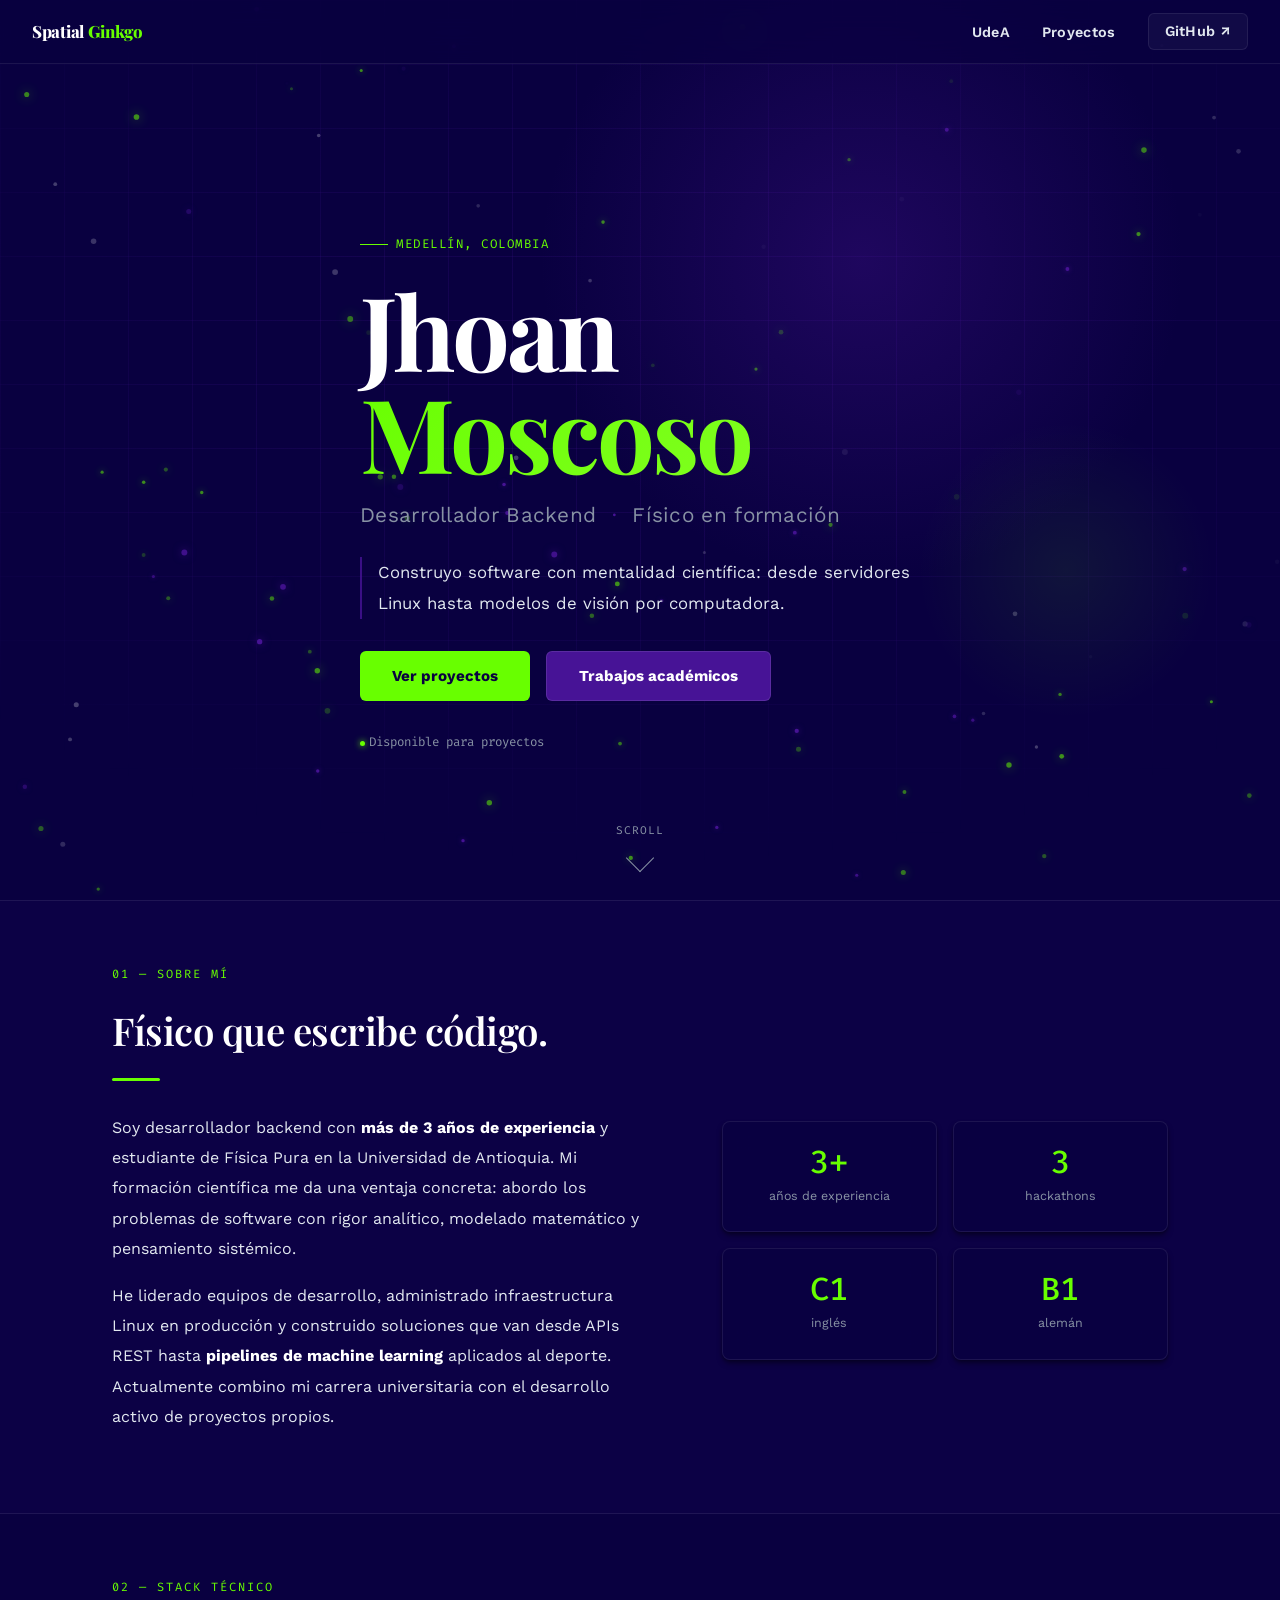
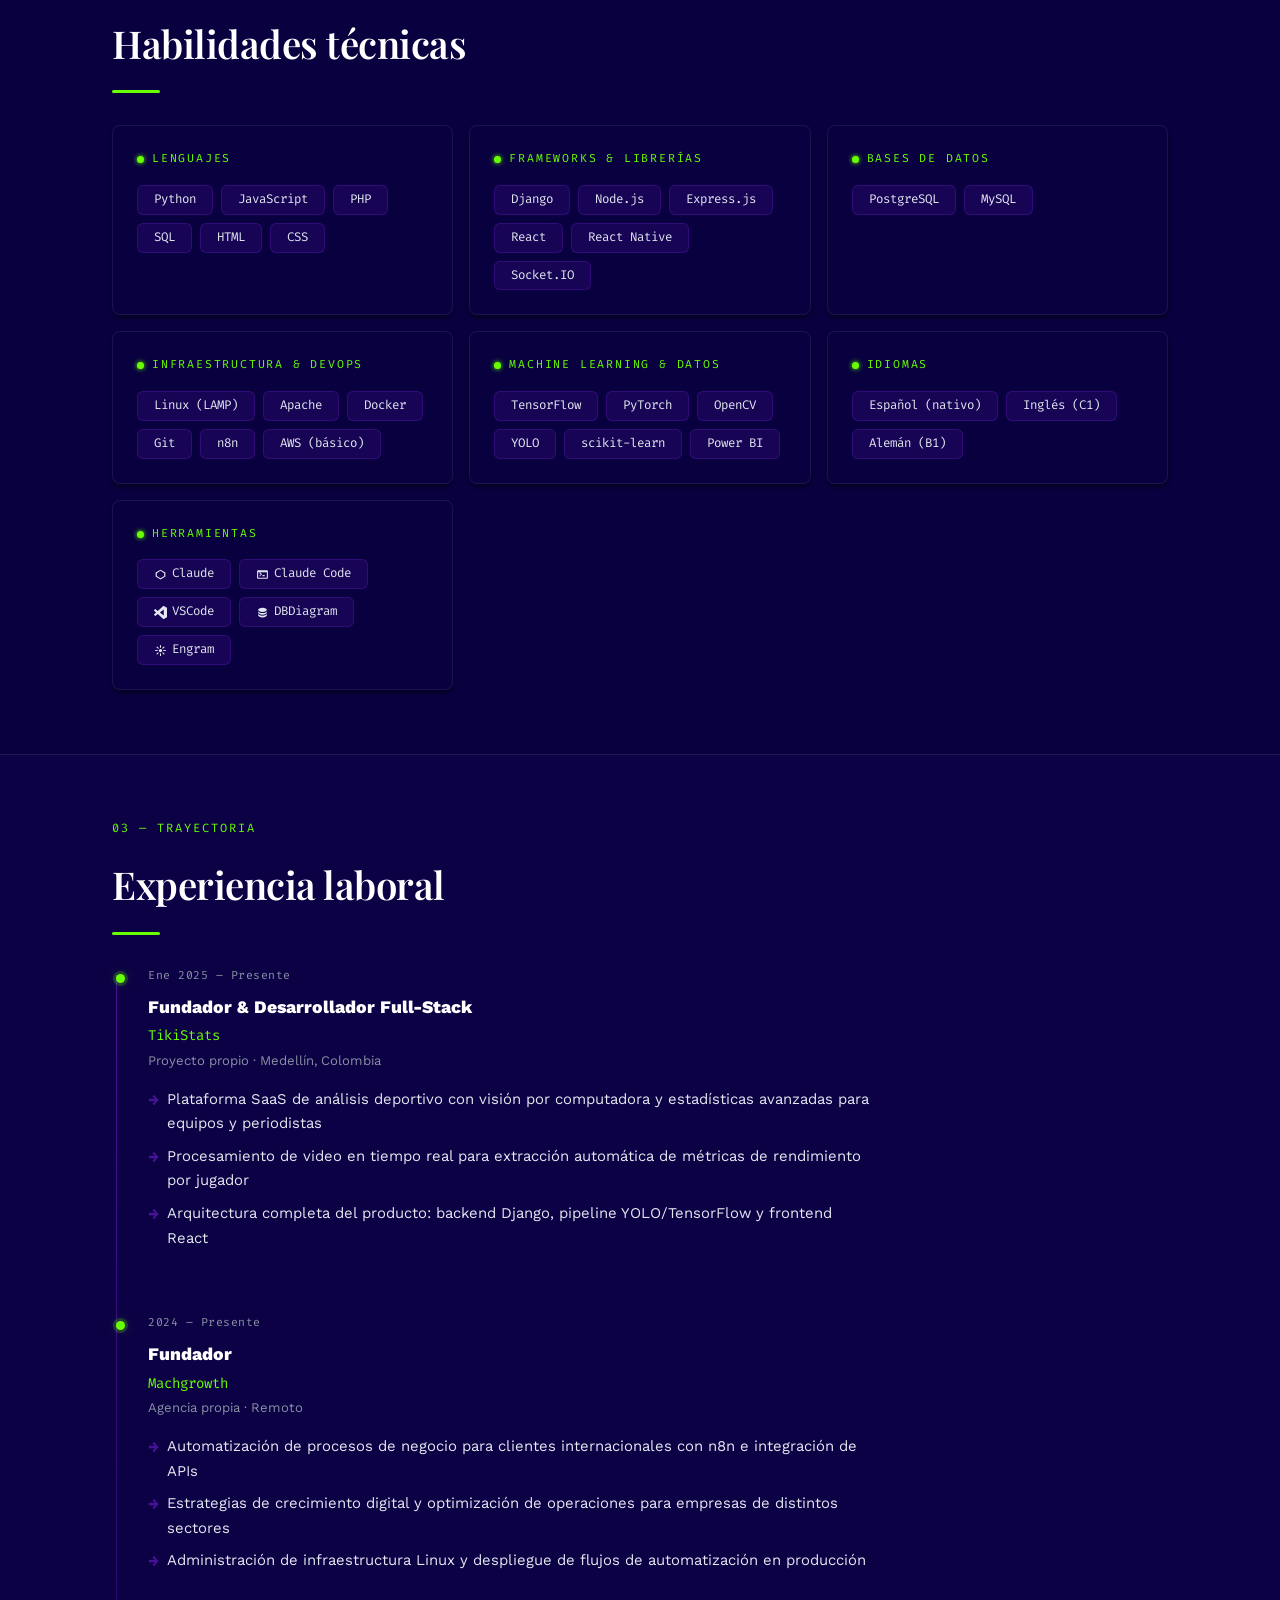
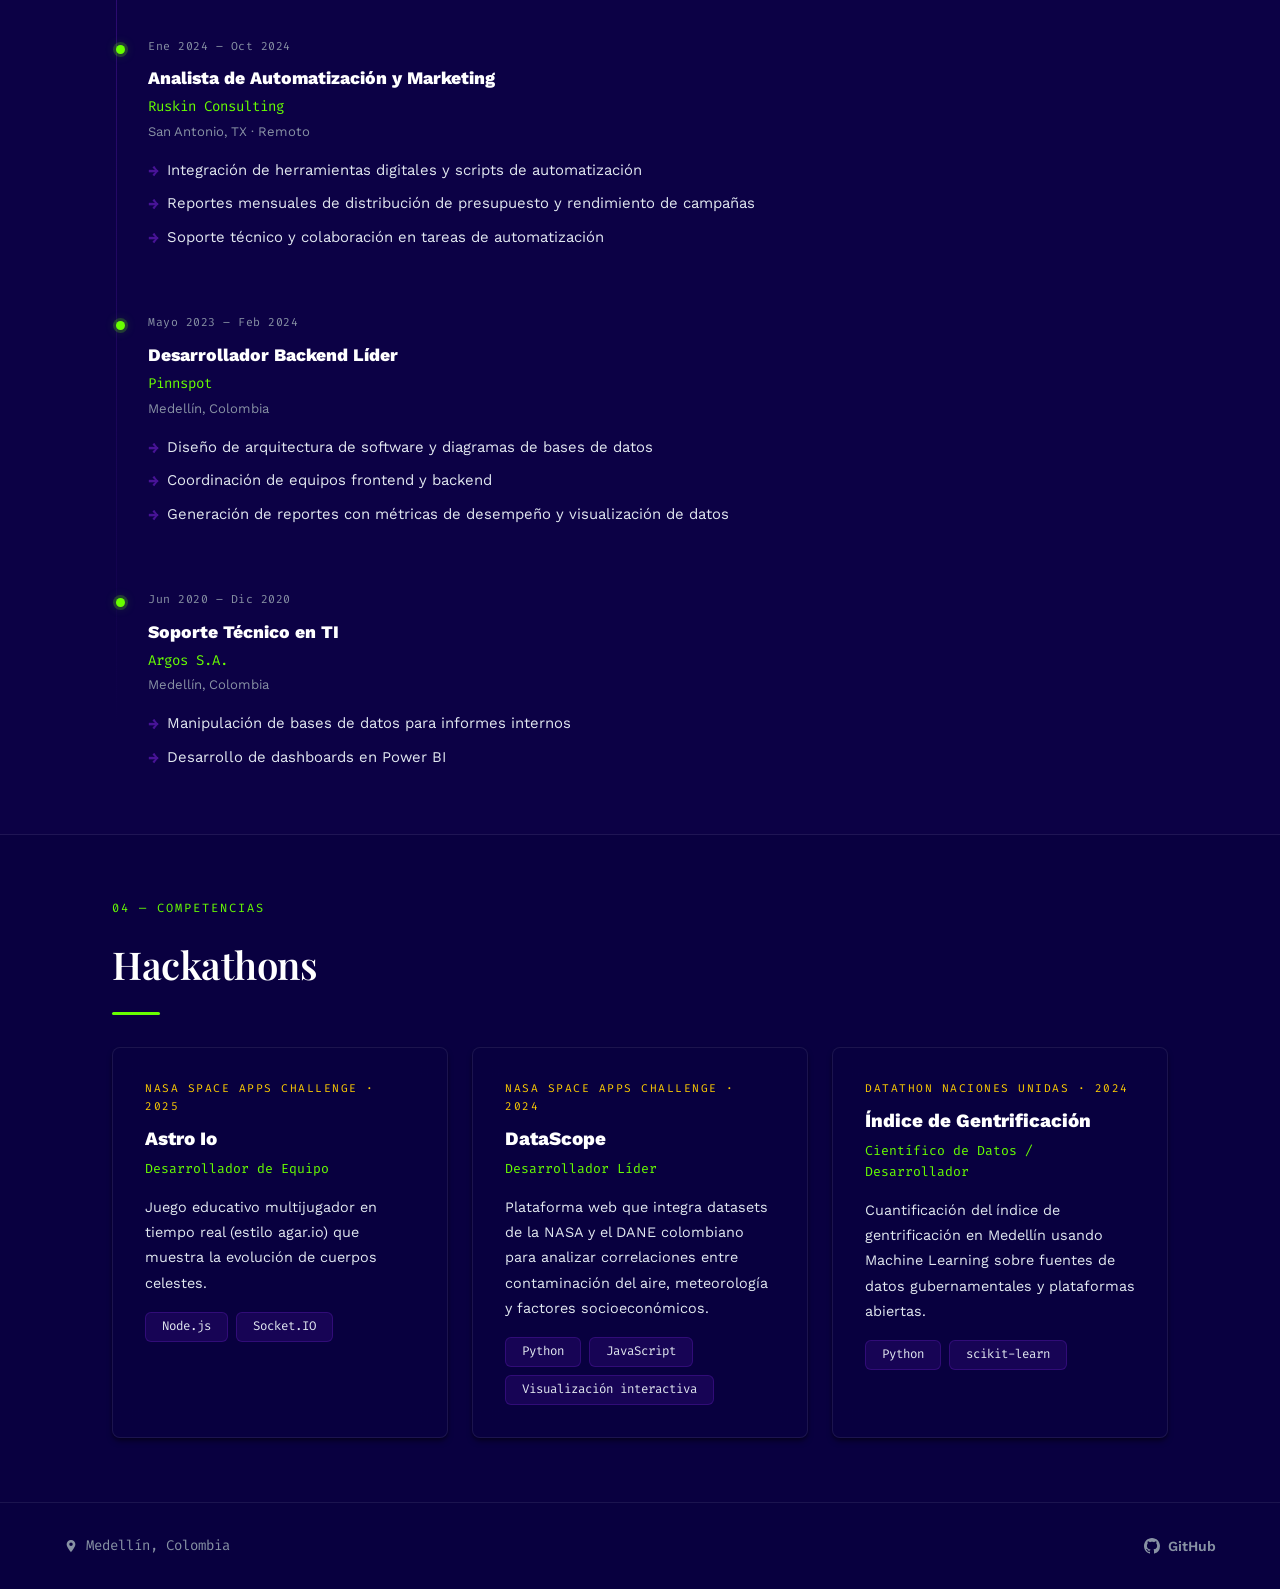
==== commit 7f46a878: "Tarea 2, ajuste de estilos" ====
--- a/index.html
+++ b/index.html
@@ -20,7 +20,7 @@
     <li><a href="udea/index.html">UdeA</a></li>
     <li><a href="proyectos/index.html">Proyectos</a></li>
     <li>
-      <a href="https://github.com/ginkgo-dev" target="_blank" rel="noopener noreferrer" class="nav-ext">
+      <a href="https://github.com/JhoanMoscoso" target="_blank" rel="noopener noreferrer" class="nav-ext">
         GitHub ↗
       </a>
     </li>
@@ -377,7 +377,7 @@
     <span>Medellín, Colombia</span>
   </div>
   <div class="footer-links">
-    <a href="https://github.com/ginkgo-dev" target="_blank" rel="noopener noreferrer">
+    <a href="https://github.com/JhoanMoscoso" target="_blank" rel="noopener noreferrer">
       <svg viewBox="0 0 16 16" fill="currentColor" aria-hidden="true">
         <path d="M8 0C3.58 0 0 3.58 0 8c0 3.54 2.29 6.53 5.47 7.59.4.07.55-.17.55-.38 0-.19-.01-.82-.01-1.49-2.01.37-2.53-.49-2.69-.94-.09-.23-.48-.94-.82-1.13-.28-.15-.68-.52-.01-.53.63-.01 1.08.58 1.23.82.72 1.21 1.87.87 2.33.66.07-.52.28-.87.51-1.07-1.78-.2-3.64-.89-3.64-3.95 0-.87.31-1.59.82-2.15-.08-.2-.36-1.02.08-2.12 0 0 .67-.21 2.2.82.64-.18 1.32-.27 2-.27.68 0 1.36.09 2 .27 1.53-1.04 2.2-.82 2.2-.82.44 1.1.16 1.92.08 2.12.51.56.82 1.27.82 2.15 0 3.07-1.87 3.75-3.65 3.95.29.25.54.73.54 1.48 0 1.07-.01 1.93-.01 2.2 0 .21.15.46.55.38A8.013 8.013 0 0 0 16 8c0-4.42-3.58-8-8-8z"/>
       </svg>
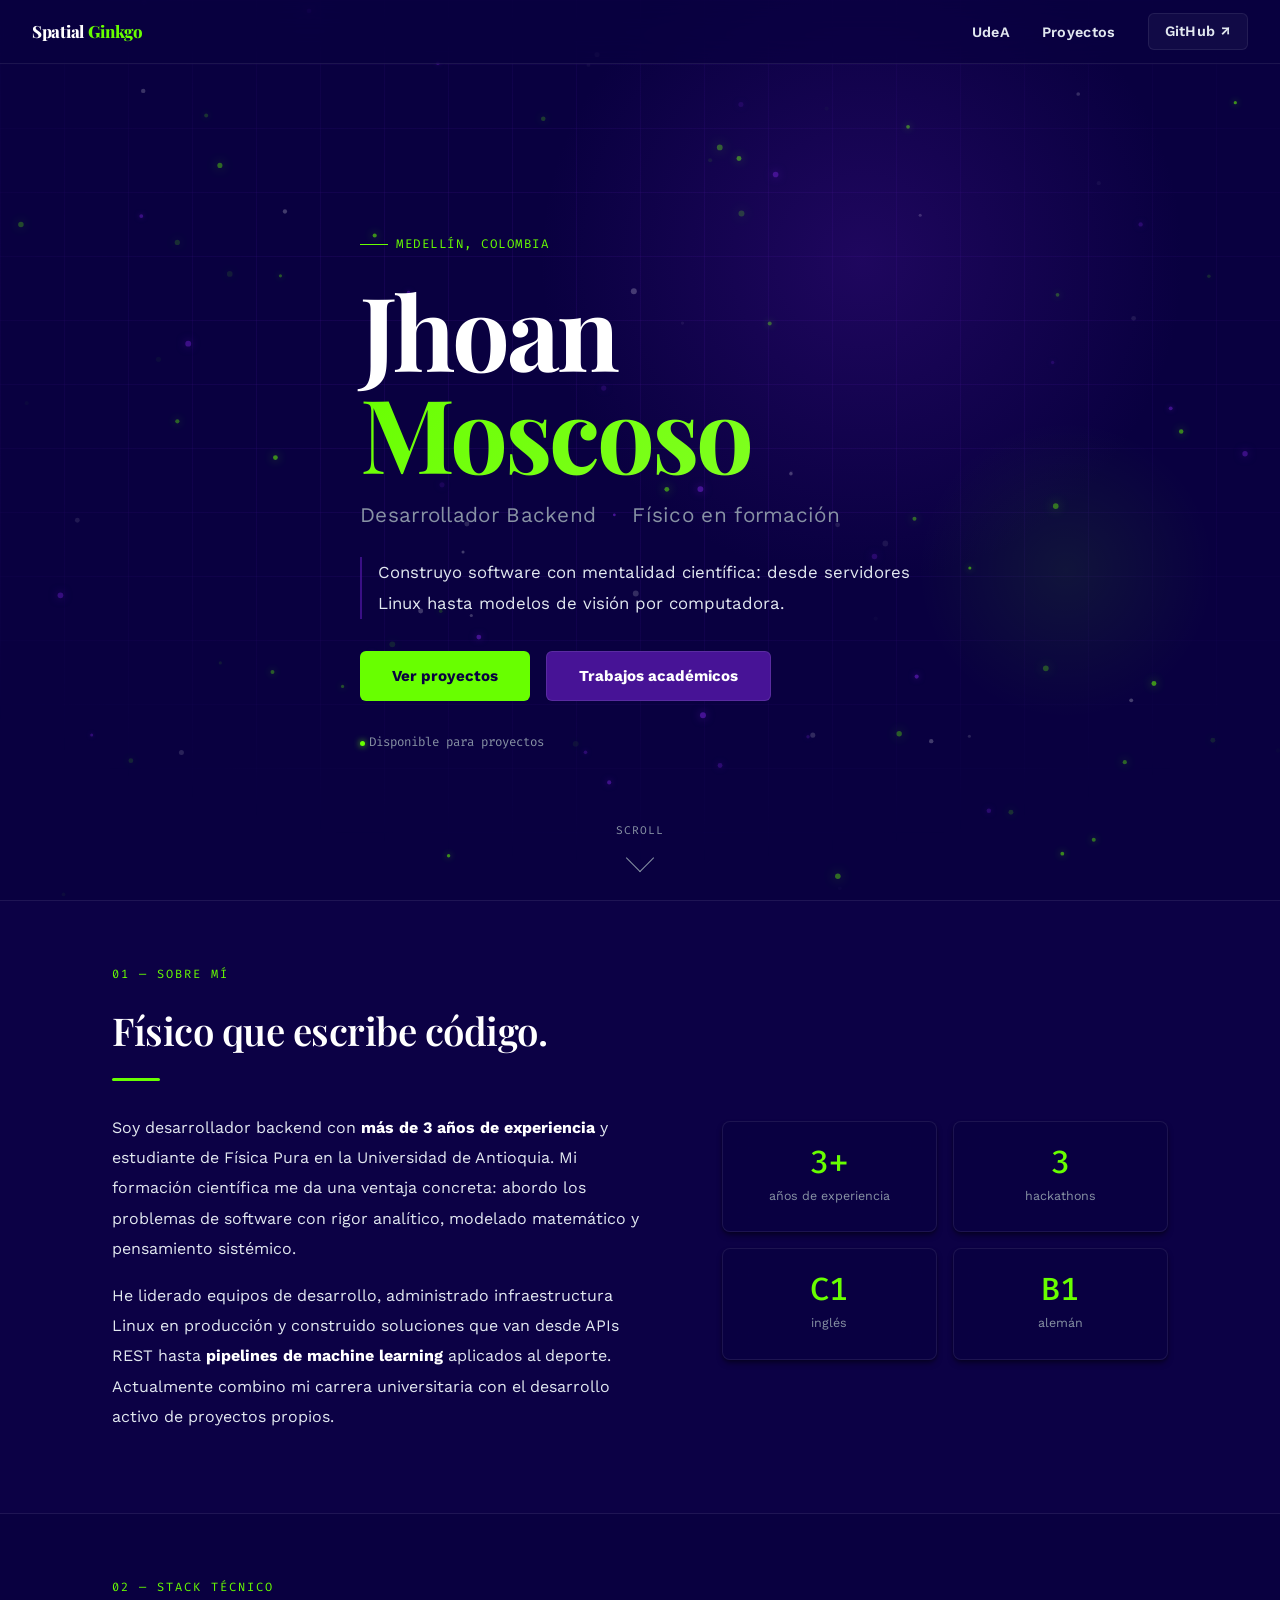
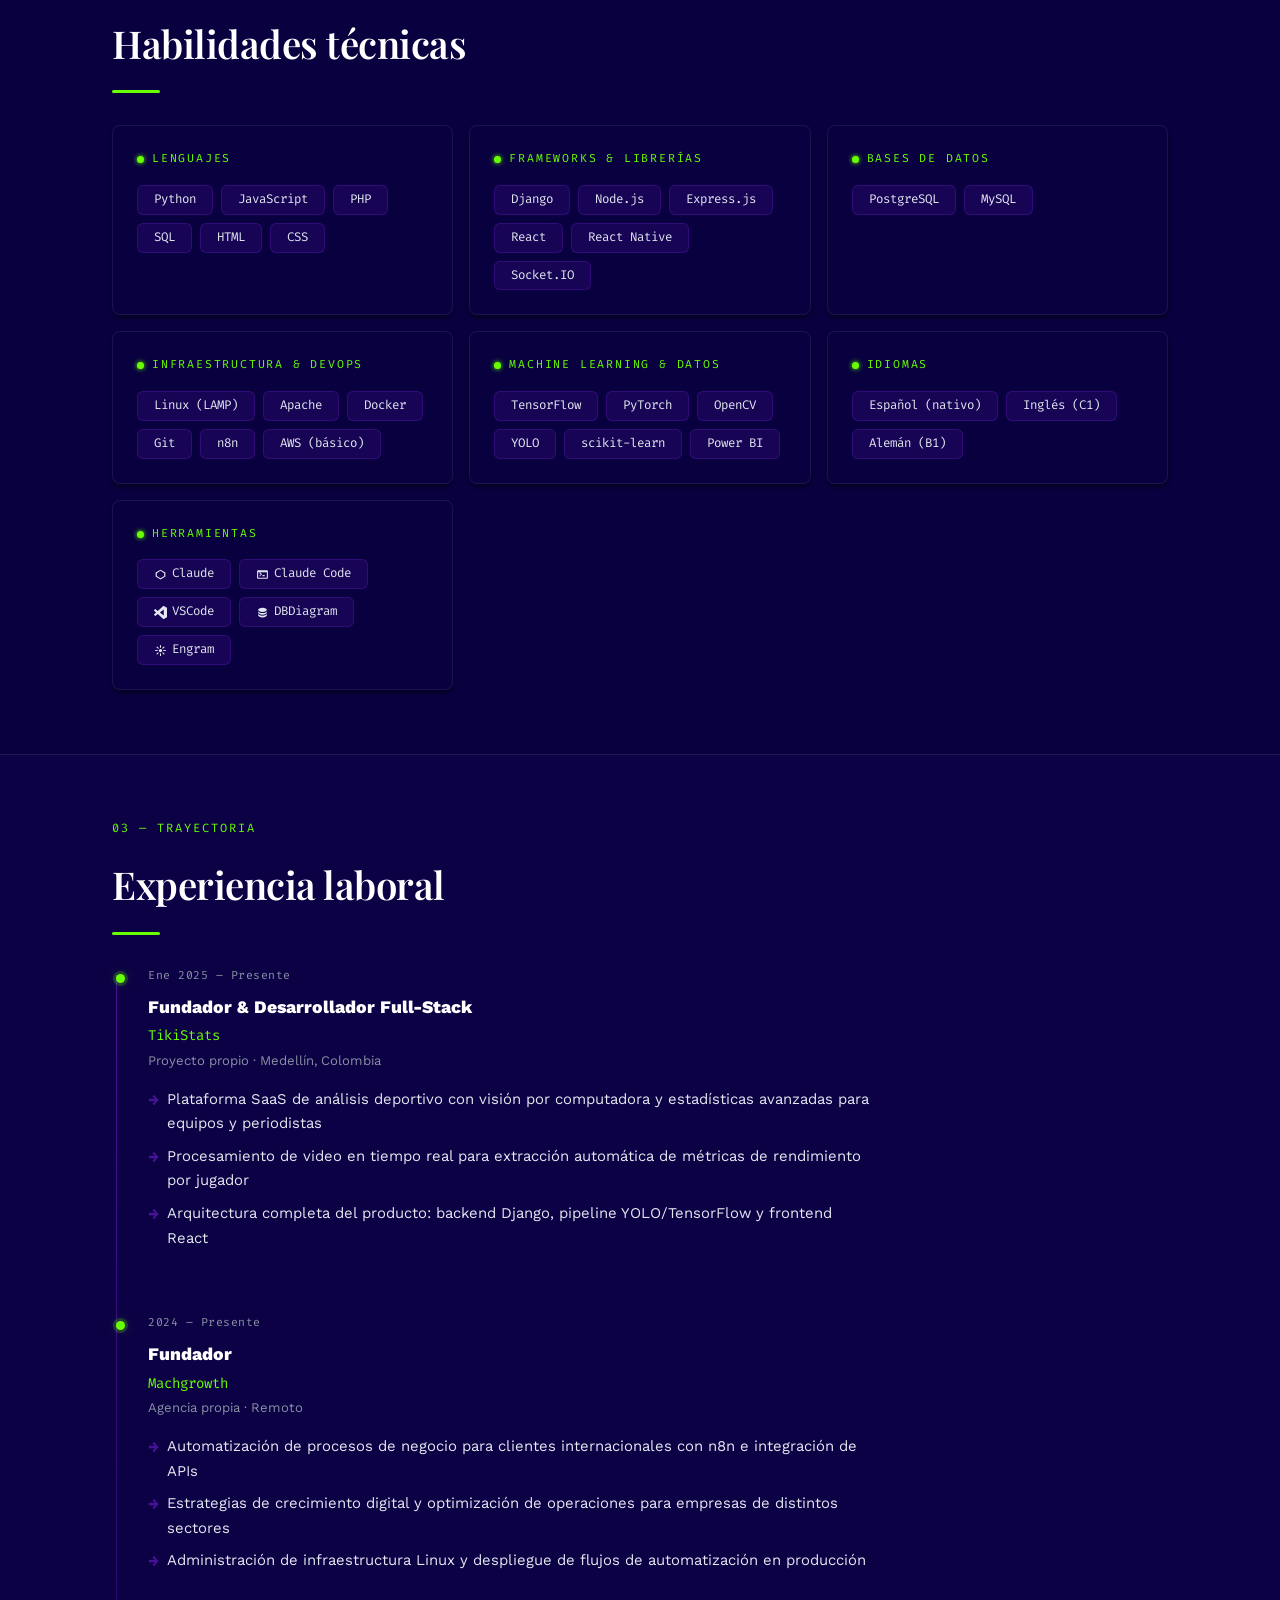
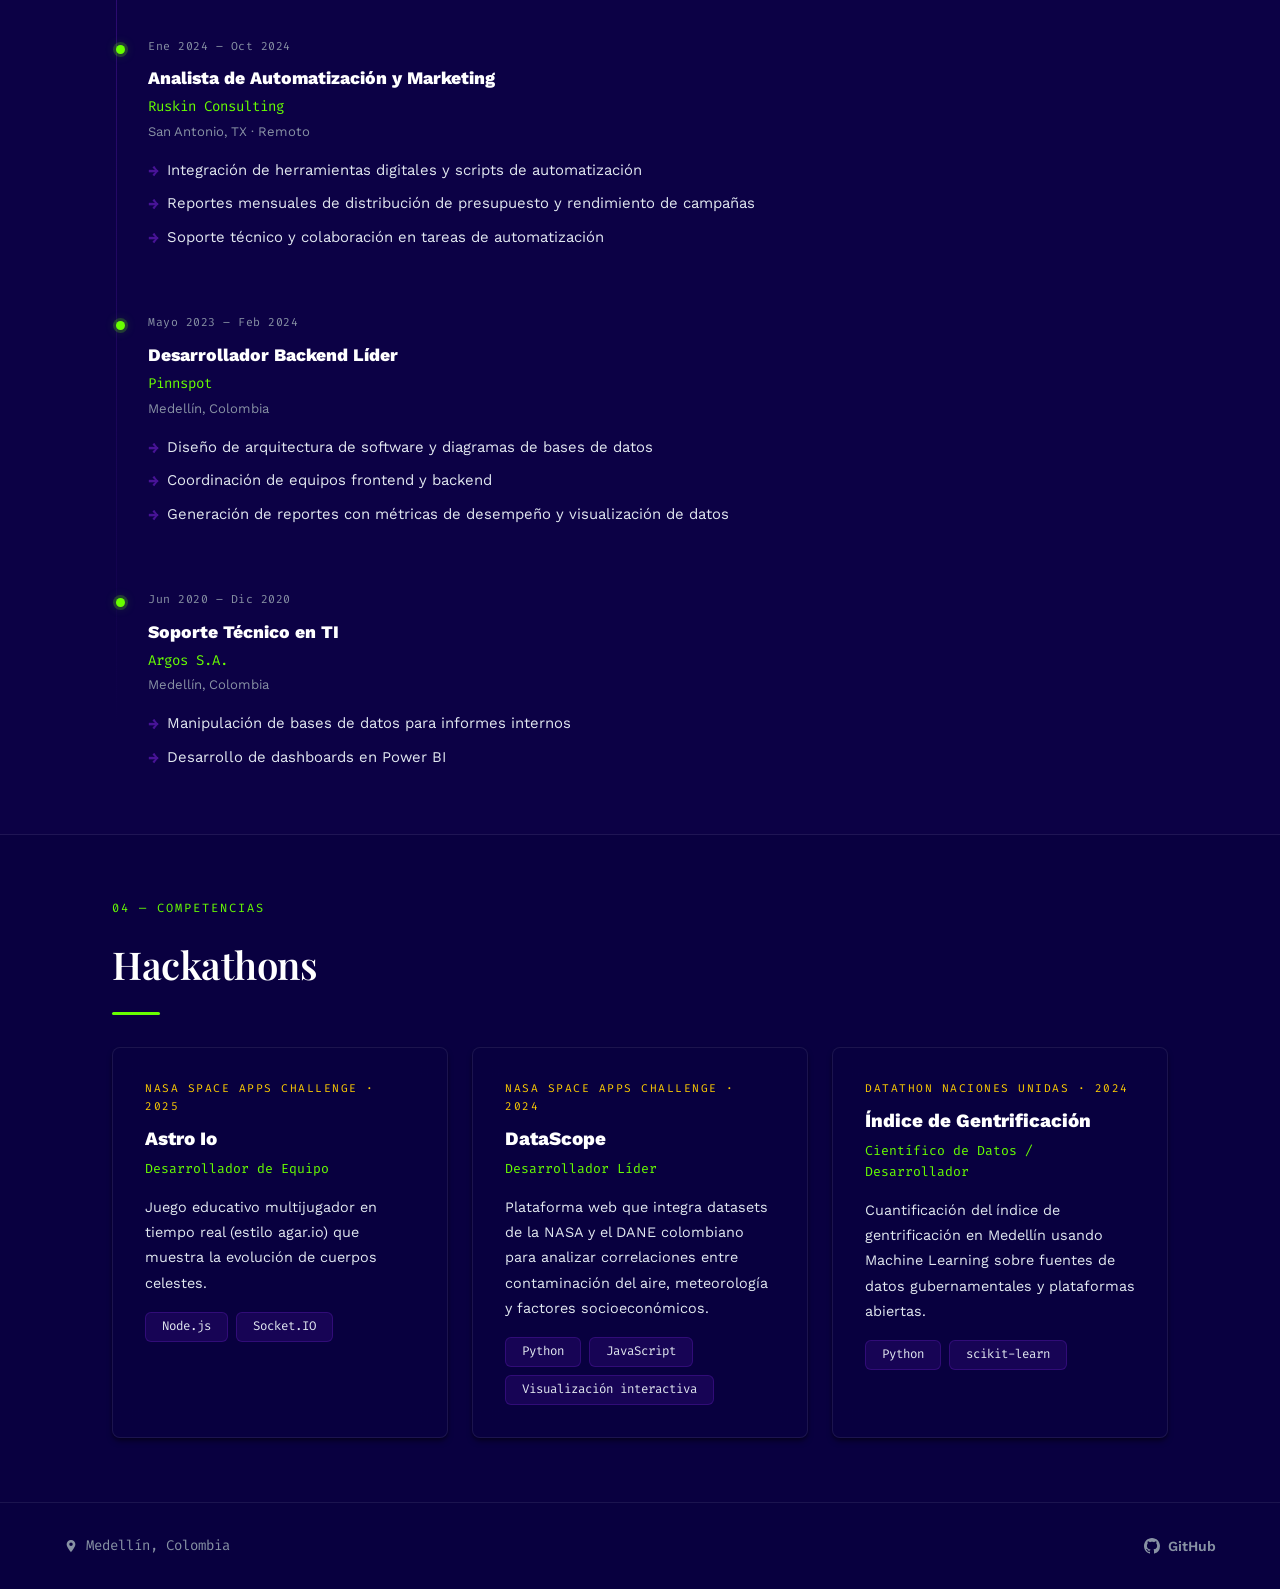
==== commit e7608cc6: "Favicon" ====
--- a/index.html
+++ b/index.html
@@ -5,6 +5,7 @@
   <meta name="viewport" content="width=device-width, initial-scale=1.0">
   <meta name="description" content="Jhoan Moscoso — Desarrollador Backend y Físico en formación. Medellín, Colombia.">
   <title>Jhoan Moscoso — Desarrollador Backend & Físico</title>
+  <link rel="icon" href="assets/img/favicon_ginkgo.ico" type="image/x-icon">
   <link rel="preconnect" href="https://fonts.googleapis.com">
   <link rel="preconnect" href="https://fonts.gstatic.com" crossorigin>
   <link href="https://fonts.googleapis.com/css2?family=Playfair+Display:ital,wght@0,400;0,500;0,600;0,700;1,400&family=Work+Sans:wght@400;500;600&family=Fira+Code:wght@400;500&display=swap" rel="stylesheet">
